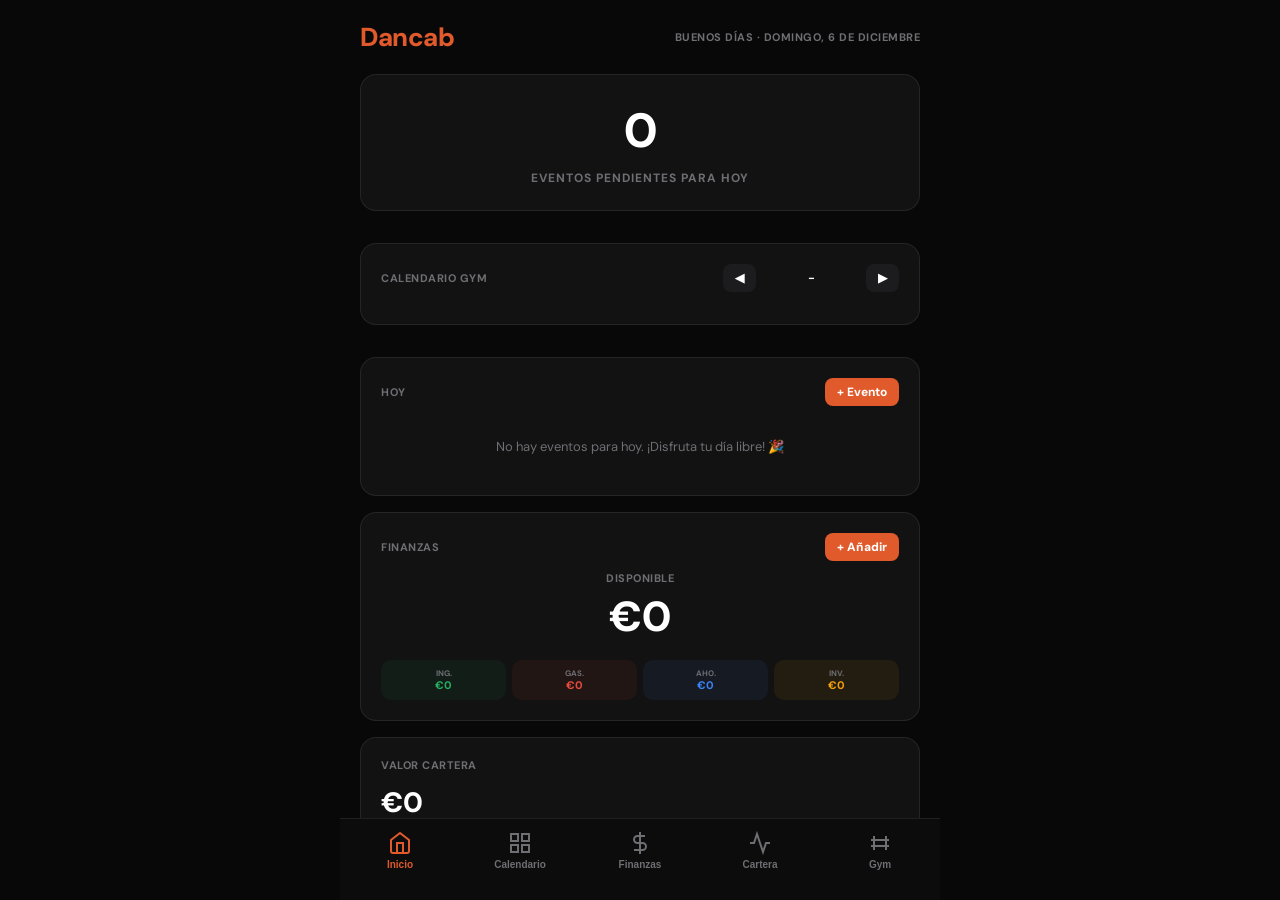
==== index.html @ f55a0bf9 "Update index.html" ====
<!DOCTYPE html>
<html lang="es">
<head>
<meta charset="UTF-8">
<meta name="viewport" content="width=device-width, initial-scale=1.0, maximum-scale=1.0, user-scalable=no">
<meta name="theme-color" content="#080808">
<title>Dancab - Inicio</title>
<link href="https://fonts.googleapis.com/css2?family=DM+Sans:wght@400;500;700;800&display=swap" rel="stylesheet">
<link rel="stylesheet" href="css/base.css">
<link rel="stylesheet" href="css/UI.css">
</head>
<body>
<div class="app">

  <div class="screen on">
    <!-- TOPBAR ORIGINAL -->
    <div class="topbar">
      <div style="font-weight:800;font-size:26px;color:var(--acc);letter-spacing:-0.5px;">Dancab</div>
       <div style="text-align:right">
        <div id="greeting" style="font-size:11px;color:var(--t3);font-weight:700;text-transform:uppercase;letter-spacing:0.5px"></div>
        <div id="top-date" style="font-size:13px;color:var(--t2);font-weight:600"></div>
      </div>
    </div>

    <div class="scroll">
      <!-- 1. RECUADRO ÚNICO EXTENDIDO -->
      <div style="margin-bottom: 16px;">
        <div class="card card-full" style="text-align: center; padding: 24px;">
            <div id="home-pending-count" style="font-size: 48px; font-weight: 800; margin-bottom: 8px; color: var(--t1);">0</div>
            <div style="font-size: 12px; color: var(--t3); font-weight: 700; text-transform: uppercase; letter-spacing: 1px;">Eventos Pendientes para Hoy</div>
        </div>
      </div>

      <!-- CALENDARIO GYM -->
      <div class="card card-full" onclick="window.location.href='gym.html'" style="cursor:pointer">
        <div class="card-header" style="margin-bottom: 12px;">
            <span class="card-title" style="margin-bottom:0">CALENDARIO GYM</span>
            <div style="display:flex;gap:10px;align-items:center;">
               <button class="btn btn-sm" onclick="event.stopPropagation(); changeGymMonth(-1)">◀</button>
               <span id="gym-cal-month" style="font-size:12px;font-weight:700;min-width:90px;text-align:center;color:var(--t1)">-</span>
               <button class="btn btn-sm" onclick="event.stopPropagation(); changeGymMonth(1)">▶</button>
            </div>
        </div>
        <div id="home-gym-calendar" style="display:grid; grid-template-columns:repeat(7, 1fr); gap:8px 4px; text-align:center;"></div>
      </div>

      <!-- 2. LISTA DE TAREAS DE HOY SINCRONIZADA -->
<div class="card card-full" style="margin-top: 16px;">
        <div class="card-header" style="margin-bottom: 12px;">
            <span class="card-title" style="margin-bottom:0;">HOY</span>
            <!-- Botón con color principal estilo Finanzas -->
            <button class="btn btn-sm" style="background:var(--acc); color:#fff; font-weight:700; border:none;" onclick="openModal('modal-task-home')">+ Evento</button>        </div>
        <div id="home-tasks-list">
            <!-- Se inyectan las tareas desde JS -->
        </div>
      </div>

      <!-- MODAL: AÑADIR EVENTO DESDE INICIO -->
  <div class="overlay" id="modal-task-home" onclick="closeModal('modal-task-home',event)">
    <div class="modal">
      <div class="modal-handle"></div>
      <div class="modal-title" style="margin-bottom:20px;">Nuevo Evento</div>
      
      <label class="form-label">¿Qué quieres lograr?</label>
      <input type="text" id="h-name" class="form-input" placeholder="...">
      
      <label class="form-label">Descripción (Opcional)</label>
      <textarea id="h-desc" class="form-input" style="min-height:60px;resize:none;" placeholder="Detalles del evento o proyecto..."></textarea>
      
      <div style="display:flex; gap:10px;">
          <div style="flex:1;">
              <label class="form-label">Categoría</label>
              <select id="h-cat" class="form-input">
                  <option value="Trabajo">Trabajo</option>
                  <option value="Personal">Personal</option>
                  <option value="Estudio">Estudio</option>
                  <option value="Otro">Otro (Proyecto)</option>
              </select>
          </div>
          <div style="flex:1;">
              <label class="form-label">Hora (Opcional)</label>
              <input type="time" id="h-time" class="form-input">
          </div>
      </div>

      <div style="display:flex; gap:10px;">
          <div style="flex:1;">
              <label class="form-label">Fecha de inicio</label>
              <input type="date" id="h-start-date" class="form-input">
          </div>
          <div style="flex:1;">
              <label class="form-label">Repetir</label>
              <select id="h-recurrence" class="form-input" onchange="toggleCustomRecurrenceHome()">
                  <option value="none">Solo este día</option>
                  <option value="weekdays">Lunes a Viernes</option>
                  <option value="daily">Todos los días</option>
                  <option value="weekly">Semanalmente</option>
                  <option value="custom">Personalizado...</option>
              </select>
          </div>
      </div>

      <div id="home-custom-recurrence-options" style="display:none; background:var(--bg2); padding:16px; border-radius:12px; margin-bottom:16px; border:1px solid var(--line);">
          <label class="form-label" style="font-size:11px; margin-top:0;">Días de la semana</label>
          <div style="display:flex; gap:4px; margin-bottom:16px; justify-content:space-between;">
              <button class="btn btn-sm custom-day-btn" data-day="1" style="background:var(--bg3); color:var(--t1); flex:1; padding:8px 0; font-size: 10px;" onclick="toggleCustomDayHome(this)">L</button>
              <button class="btn btn-sm custom-day-btn" data-day="2" style="background:var(--bg3); color:var(--t1); flex:1; padding:8px 0; font-size: 10px;" onclick="toggleCustomDayHome(this)">M</button>
              <button class="btn btn-sm custom-day-btn" data-day="3" style="background:var(--bg3); color:var(--t1); flex:1; padding:8px 0; font-size: 10px;" onclick="toggleCustomDayHome(this)">X</button>
              <button class="btn btn-sm custom-day-btn" data-day="4" style="background:var(--bg3); color:var(--t1); flex:1; padding:8px 0; font-size: 10px;" onclick="toggleCustomDayHome(this)">J</button>
              <button class="btn btn-sm custom-day-btn" data-day="5" style="background:var(--bg3); color:var(--t1); flex:1; padding:8px 0; font-size: 10px;" onclick="toggleCustomDayHome(this)">V</button>
              <button class="btn btn-sm custom-day-btn" data-day="6" style="background:var(--bg3); color:var(--t1); flex:1; padding:8px 0; font-size: 10px;" onclick="toggleCustomDayHome(this)">S</button>
              <button class="btn btn-sm custom-day-btn" data-day="0" style="background:var(--bg3); color:var(--t1); flex:1; padding:8px 0; font-size: 10px;" onclick="toggleCustomDayHome(this)">D</button>
          </div>
          <label class="form-label" style="font-size:11px;">Fecha de fin</label>
          <input type="date" id="h-recurrence-end" class="form-input" style="margin-bottom:0;">
      </div>

      <button class="btn btn-primary" style="width:100%; margin-top:10px;" onclick="addTaskHome()">Guardar Evento / Proyecto</button>
    </div>
  </div>

      <!-- FINANZAS (DISEÑO ORIGINAL + BOTÓN AÑADIR) -->
      <div class="card card-full" onclick="window.location.href='finanzas.html'" style="cursor:pointer">
        <div class="card-header" style="margin-bottom: 4px;">
            <span class="card-title" style="margin-bottom: 0;">FINANZAS</span>
            <button class="btn btn-sm" style="background:var(--acc); color:#fff; font-weight:800;" onclick="event.stopPropagation(); openModal('modal-fin-home')">+ Añadir</button>
        </div>
        
        <div style="text-align: center; margin: 10px 0;">
            <div style="font-size: 11px; color: var(--t3); font-weight: 700; letter-spacing: 0.5px;">DISPONIBLE</div>
            <div class="big-bal" id="home-fin-avail" style="font-size:42px;">€0</div>
        </div>

        <div style="display:grid; grid-template-columns:repeat(4, 1fr); gap:6px; margin-top:16px">
          <div style="background:rgba(39,174,96,.07); border-radius:10px; padding:8px; text-align:center;">
            <div style="font-size:8px; color:var(--t3); font-weight:700;">ING.</div>
            <div style="font-size:11px; font-weight:700; color:var(--grn)" id="home-fin-inc">€0</div>
          </div>
          <div style="background:rgba(231,76,60,.07); border-radius:10px; padding:8px; text-align:center;">
            <div style="font-size:8px; color:var(--t3); font-weight:700;">GAS.</div>
            <div style="font-size:11px; font-weight:700; color:var(--red)" id="home-fin-exp">€0</div>
          </div>
          <div style="background:rgba(59,130,246,.07); border-radius:10px; padding:8px; text-align:center;">
            <div style="font-size:8px; color:var(--t3); font-weight:700;">AHO.</div>
            <div style="font-size:11px; font-weight:700; color:var(--blu)" id="home-fin-sav">€0</div>
          </div>
          <div style="background:rgba(245,158,11,.07); border-radius:10px; padding:8px; text-align:center;">
            <div style="font-size:8px; color:var(--t3); font-weight:700;">INV.</div>
            <div style="font-size:11px; font-weight:700; color:var(--yel)" id="home-fin-inv">€0</div>
          </div>
        </div>
      </div>

      <!-- CARTERA -->
      <div class="card card-full" onclick="window.location.href='cartera.html'" style="cursor:pointer">
        <div class="card-title">VALOR CARTERA</div>
        <div class="big-bal" id="home-port-total" style="font-size:28px;">€0</div>
        <div style="margin-top:8px;display:flex;gap:10px;align-items:center;">
           <span style="font-size:13px;color:var(--t2)">Invertido: <span id="home-port-inv" style="color:var(--t1)">€0</span></span>
           <span id="home-port-pnl" style="font-size:13px;font-weight:700;">+€0 (0%)</span>
        </div>
      </div>

      <!-- SINCRONIZACIÓN (DISEÑO ORIGINAL DE BOTONES ANCHOS) -->
      <div class="card card-full">
        <div class="card-title">SINCRONIZACIÓN EN LA NUBE ☁️</div>
        <div style="display:flex;gap:10px;margin-top:10px">
           <button class="btn" style="flex:1; background:var(--bg3); font-weight:700;" onclick="cloudSync('up', event)">⬆️ Subir</button>
           <button class="btn" style="flex:1; background:var(--bg3); font-weight:700;" onclick="cloudSync('down', event)">⬇️ Bajar</button>
        </div>
      </div>
    </div>
  </div>

  <!-- NAVEGACIÓN -->
  <nav class="nav">
    <button class="nav-btn on" onclick="window.location.href='index.html'"><svg viewBox="0 0 24 24" fill="none" stroke="currentColor" stroke-width="2"><path d="M3 9l9-7 9 7v11a2 2 0 01-2 2H5a2 2 0 01-2-2z"/><polyline points="9 22 9 12 15 12 15 22"/></svg><span class="nav-label">Inicio</span></button>
    <button class="nav-btn" onclick="window.location.href='calendario.html'"><svg viewBox="0 0 24 24" fill="none" stroke="currentColor" stroke-width="2"><rect x="3" y="3" width="7" height="7"/><rect x="14" y="3" width="7" height="7"/><rect x="3" y="14" width="7" height="7"/><rect x="14" y="14" width="7" height="7"/></svg><span class="nav-label">Calendario</span></button>
    <button class="nav-btn" onclick="window.location.href='finanzas.html'"><svg viewBox="0 0 24 24" fill="none" stroke="currentColor" stroke-width="2"><line x1="12" y1="1" x2="12" y2="23"/><path d="M17 5H9.5a3.5 3.5 0 000 7h5a3.5 3.5 0 010 7H6"/></svg><span class="nav-label">Finanzas</span></button>
    <button class="nav-btn" onclick="window.location.href='cartera.html'"><svg viewBox="0 0 24 24" fill="none" stroke="currentColor" stroke-width="2"><polyline points="22 12 18 12 15 21 9 3 6 12 2 12"/></svg><span class="nav-label">Cartera</span></button>
    <button class="nav-btn" onclick="window.location.href='gym.html'"><svg viewBox="0 0 24 24" fill="none" stroke="currentColor" stroke-width="2"><path d="M6 5v14M18 5v14M3 9h18M3 15h18"/></svg><span class="nav-label">Gym</span></button>
  </nav>

  <!-- MODAL FINANZAS -->
  <div class="overlay" id="modal-fin-home" onclick="closeModal('modal-fin-home',event)">
    <div class="modal">
      <div class="modal-handle"></div>
      <div class="modal-title" style="margin-bottom:20px;">Añadir registro</div>
      <label class="form-label">Tipo</label>
      <select id="fin-type-home" class="form-input"><option value="ingreso">Ingreso</option><option value="gasto">Gasto</option></select>
      <label class="form-label">Importe (€)</label>
      <input type="number" id="fin-amount-home" class="form-input" placeholder="0.00" step="0.01">
      <label class="form-label">Descripción</label>
      <input type="text" id="fin-desc-home" class="form-input" placeholder="...">
      <label class="form-label">Categoría</label>
      <select id="fin-cat-home" class="form-input">
        <option value="nómina">Nómina</option><option value="ahorro">Ahorro</option><option value="inversión">Inversión</option><option value="otro">Otro</option>
      </select>
      <label class="form-label">Fecha</label>
      <input type="date" id="fin-date-home" class="form-input">
      <button class="btn btn-primary" style="margin-top:16px; width:100%;" onclick="addFinEntryHome()">Guardar</button>
    </div>
  </div>

  <!-- MODAL PIN NUBE -->
  <div class="overlay" id="modal-pin" onclick="closeModal('modal-pin',event)">
    <div class="modal">
      <div class="modal-handle"></div>
      <div class="modal-title">Introduce tu PIN</div>
      <input type="password" id="cloud-pin-input" class="form-input" placeholder="****" inputmode="numeric">
      <button class="btn btn-primary" style="width:100%" onclick="submitPin()">Confirmar</button>
    </div>
  </div>

  <div class="toast-container" id="toast-container"></div>
</div>

<script src="js/main.js?v=46"></script>
<script src="js/nube.js?v=46"></script>
<script>
  function addFinEntryHome() {
    const type = document.getElementById('fin-type-home').value;
    const amount = parseFloat(document.getElementById('fin-amount-home').value);
    const desc = document.getElementById('fin-desc-home').value.trim();
    const cat = document.getElementById('fin-cat-home').value;
    const date = document.getElementById('fin-date-home').value || (typeof today === 'function' ? today() : '');
    if(!amount || !desc) return showToast('Rellena importe y descripción', 'error');
    const entry = { id: (typeof uid === 'function' ? uid() : Date.now()), type, amount, desc, cat, date };
    if(!S.savings) S.savings = []; if(!S.investments) S.investments = [];
    if(!S.incomes) S.incomes = []; if(!S.expenses) S.expenses = [];
    if(cat === 'ahorro') S.savings.push(entry);
    else if(cat === 'inversión') S.investments.push(entry);
    else (type === 'ingreso' ? S.incomes.push(entry) : S.expenses.push(entry));
    save(); closeModal('modal-fin-home'); if (typeof init === 'function') init(); 
    showToast('Registro guardado ✅', 'success');
  }
  document.addEventListener('DOMContentLoaded', () => {
    if (typeof init === 'function') init();
    const dateInput = document.getElementById('fin-date-home');
    if (dateInput && typeof today === 'function') dateInput.value = today();
  });
</script>
</body>
</html>
---- css/base.css ----
:root {
  /* Fondo y tarjetas */
  --bg1: #080808;
  --bg2: #121212;
  --bg3: #1c1c1e;
  --bg4: #2c2c2e;
  
  /* Textos */
  --t1: #ffffff;
  --t2: #a1a1a6;
  --t3: #6e6e73;
  
  /* Colores de acento */
  --acc: #e05a2b; /* Naranja principal Dancab */
  --blu: #3b82f6; 
  --grn: #27ae60; 
  --red: #e74c3c; 
  --yel: #f59e0b; 
  --pur: #8b5cf6;
  
  /* Líneas divisorias */
  --line: rgba(255, 255, 255, 0.08);
}

* { 
  margin: 0; 
  padding: 0; 
  box-sizing: border-box; 
  -webkit-tap-highlight-color: transparent; 
}

body { 
  font-family: 'DM Sans', sans-serif; 
  background: var(--bg1); 
  color: var(--t1); 
  overflow: hidden; 
}
---- css/UI.css ----
/* =========================================
   RESETEO Y ESTRUCTURA (FIX MÓVIL)
   ========================================= */
html, body {
    height: 100%;
    margin: 0;
    padding: 0;
    overflow: hidden; 
    background: var(--bg1);
}

.app { 
    height: 100dvh; 
    width: 100vw; 
    display: flex; 
    flex-direction: column; 
    max-width: 600px; 
    margin: 0 auto; 
    background: var(--bg1); 
    position: relative;
}

.screen { flex: 1; display: none; flex-direction: column; overflow: hidden; }
.screen.on { display: flex; }

/* =========================================
   ÁREA DE SCROLL (MÓVIL FIX - VISIÓN COMPLETA)
   ========================================= */
.scroll { 
    flex: 1; 
    overflow-y: auto; 
    padding: 10px 20px 180px; /* Este margen evita que el menú tape el contenido */
    display: flex; 
    flex-direction: column; 
    gap: 16px; 
    -webkit-overflow-scrolling: touch; 
}

/* =========================================
   COMPONENTES DE INTERFAZ (TARJETAS)
   ========================================= */
.topbar { padding: 20px 20px 10px; display: flex; justify-content: space-between; align-items: center; z-index: 10; background: var(--bg1); }
.page-title { font-size: 24px; font-weight: 700; color: var(--t1); }

.card { background: var(--bg2); border-radius: 16px; padding: 20px; border: 1px solid var(--line); }
.card-full { grid-column: 1 / -1; }
.card-header { display: flex; justify-content: space-between; align-items: center; margin-bottom: 16px; }
.card-title { font-size: 11px; color: var(--t3); font-weight: 700; text-transform: uppercase; letter-spacing: 0.5px; margin-bottom: 12px; display: block; }
.big-bal { font-size: 32px; font-weight: 800; color: var(--t1); margin-top: 4px; }

/* =========================================
   FORMULARIOS Y BOTONES (RECUPERADOS COMO ANTES)
   ========================================= */
.form-label { font-size: 11px; font-weight: 700; color: var(--acc); margin-bottom: 6px; text-transform: uppercase; letter-spacing: 0.5px; display: block; }
.form-input { width: 100%; padding: 12px; background: var(--bg3); border: 1px solid var(--line); border-radius: 10px; color: var(--t1); font-family: inherit; font-size: 14px; box-sizing: border-box; margin-bottom: 16px; transition: border-color 0.2s; }
.form-input:focus { outline: none; border-color: var(--acc); }

.btn { background: var(--bg3); color: var(--t1); border: none; padding: 12px 20px; border-radius: 12px; font-weight: 600; font-size: 14px; cursor: pointer; transition: 0.2s; font-family: inherit; }
.btn-sm { padding: 6px 12px; font-size: 12px; border-radius: 8px; }
.btn-primary { background: var(--acc); color: #fff; }
.btn-danger { background: transparent !important; border: none !important; color: var(--red) !important; font-size: 16px !important; font-weight: bold; cursor: pointer; padding: 4px 8px; display: inline-flex; align-items: center; justify-content: center; transition: opacity 0.2s; }

/* =========================================
   MODALES (VENTANAS DE AÑADIR RECUPERADAS)
   ========================================= */
.overlay { position: fixed; top: 0; left: 0; width: 100%; height: 100%; background: rgba(0,0,0,0.6); z-index: 100; opacity: 0; pointer-events: none; transition: 0.3s; display: flex; align-items: flex-end; justify-content: center; backdrop-filter: blur(5px); }
.overlay.on { opacity: 1; pointer-events: all; }
.modal { background: var(--bg2); width: 100%; max-width: 600px; border-radius: 24px 24px 0 0; padding: 24px; transform: translateY(100%); transition: 0.3s cubic-bezier(0.1, 0.8, 0.2, 1); max-height: 90vh; overflow-y: auto; border-top: 1px solid var(--line); }
.overlay.on .modal { transform: translateY(0); }
.modal-handle { width: 40px; height: 4px; background: var(--bg4); border-radius: 2px; margin: 0 auto 20px; }

/* =========================================
   PESTAÑAS (TABS DE GYM Y FINANZAS)
   ========================================= */
.fin-tabs, .gym-tabs { display: flex; gap: 10px; margin-bottom: 16px; overflow-x: auto; padding: 4px 0; flex-shrink: 0; scrollbar-width: none; }
.fin-tabs::-webkit-scrollbar { display: none; }
.fin-tab, .gym-tab { background: var(--bg3); color: var(--t2); border: none; padding: 12px 24px; border-radius: 25px; font-weight: 700; font-size: 13px; cursor: pointer; transition: all 0.2s; white-space: nowrap; flex-shrink: 0; min-height: 40px; display: flex; align-items: center; justify-content: center; }
.fin-tab.on, .gym-tab.on { background: var(--acc); color: #fff; box-shadow: 0 4px 10px rgba(224, 90, 43, 0.3); }

/* =========================================
   BARRA DE NAVEGACIÓN INFERIOR (SÓLIDA Y SEGURA)
   ========================================= */
.nav { 
    position: fixed; 
    bottom: 0; 
    left: 50%; 
    transform: translateX(-50%); 
    width: 100%; 
    max-width: 600px;
    background: #0c0c0c; 
    border-top: 1px solid var(--line); 
    display: flex; 
    justify-content: space-around; 
    padding: 12px 0 30px; 
    z-index: 100; 
}

.nav-btn { 
    background: none !important; 
    border: none !important; 
    box-shadow: none !important;
    color: var(--t3); 
    display: flex; 
    flex-direction: column; 
    align-items: center; 
    gap: 4px; 
    cursor: pointer; 
    transition: 0.2s;
    flex: 1;
    -webkit-tap-highlight-color: transparent; 
}

.nav-btn.on { color: var(--acc); }
.nav-btn svg { width: 24px; height: 24px; stroke: currentColor; }
.nav-label { font-size: 10px; font-weight: 600; }


.modal-handle { 
    width: 40px; 
    height: 4px; 
    background: var(--bg4); 
    border-radius: 2px; 
    margin: 0 auto 20px; 
    position: relative;
}

/* Esto crea un área táctil invisible más grande para que sea fácil agarrarlo */
.modal-handle::after {
    content: '';
    position: absolute;
    top: -20px;
    bottom: -20px;
    left: -30px;
    right: -30px;
}
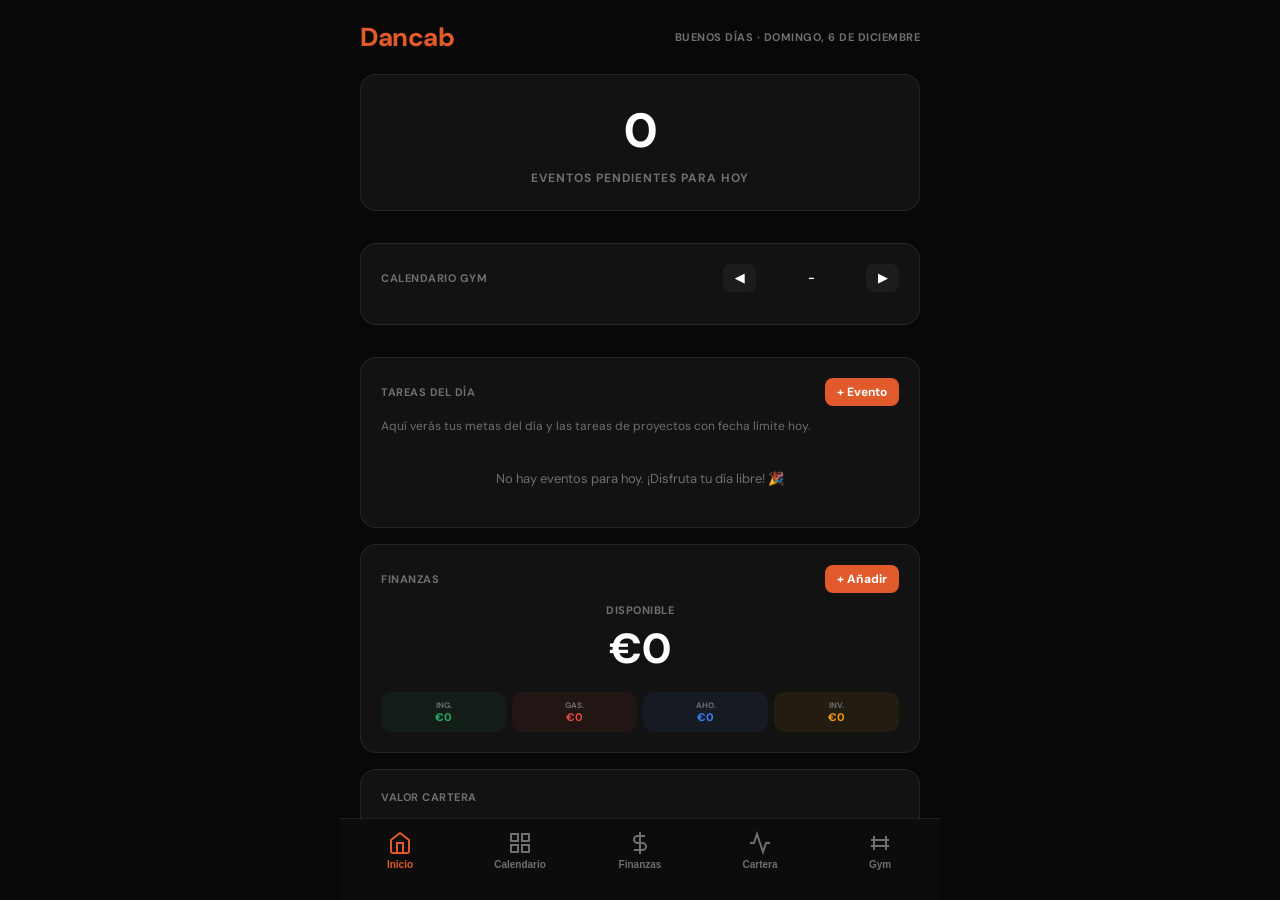
==== commit 822c7d3d: "Update index.html" ====
--- a/index.html
+++ b/index.html
@@ -13,7 +13,7 @@
 <div class="app">
 
   <div class="screen on">
-    <!-- TOPBAR ORIGINAL -->
+    <!-- TOPBAR -->
     <div class="topbar">
       <div style="font-weight:800;font-size:26px;color:var(--acc);letter-spacing:-0.5px;">Dancab</div>
        <div style="text-align:right">
@@ -45,17 +45,85 @@
       </div>
 
       <!-- 2. LISTA DE TAREAS DE HOY SINCRONIZADA -->
-<div class="card card-full" style="margin-top: 16px;">
+      <div class="card card-full" style="margin-top: 16px;">
         <div class="card-header" style="margin-bottom: 12px;">
-            <span class="card-title" style="margin-bottom:0;">HOY</span>
+            <span class="card-title" style="margin-bottom:0;">TAREAS DEL DÍA</span>
             <!-- Botón con color principal estilo Finanzas -->
-            <button class="btn btn-sm" style="background:var(--acc); color:#fff; font-weight:700; border:none;" onclick="openModal('modal-task-home')">+ Evento</button>        </div>
+            <button class="btn btn-sm" style="background:var(--acc); color:#fff; font-weight:700; border:none;" onclick="openModal('modal-task-home')">+ Evento</button>
+        </div>
+        <div style="font-size:12px; color:var(--t3); margin-bottom:16px;">Aquí verás tus metas del día y las tareas de proyectos con fecha límite hoy.</div>
         <div id="home-tasks-list">
             <!-- Se inyectan las tareas desde JS -->
         </div>
       </div>
 
-      <!-- MODAL: AÑADIR EVENTO DESDE INICIO -->
+      <!-- FINANZAS (DISEÑO ORIGINAL + BOTÓN AÑADIR) -->
+      <div class="card card-full" onclick="window.location.href='finanzas.html'" style="cursor:pointer">
+        <div class="card-header" style="margin-bottom: 4px;">
+            <span class="card-title" style="margin-bottom: 0;">FINANZAS</span>
+            <button class="btn btn-sm" style="background:var(--acc); color:#fff; font-weight:800;" onclick="event.stopPropagation(); openModal('modal-fin-home')">+ Añadir</button>
+        </div>
+        
+        <div style="text-align: center; margin: 10px 0;">
+            <div style="font-size: 11px; color: var(--t3); font-weight: 700; letter-spacing: 0.5px;">DISPONIBLE</div>
+            <div class="big-bal" id="home-fin-avail" style="font-size:42px;">€0</div>
+        </div>
+
+        <div style="display:grid; grid-template-columns:repeat(4, 1fr); gap:6px; margin-top:16px">
+          <div style="background:rgba(39,174,96,.07); border-radius:10px; padding:8px; text-align:center;">
+            <div style="font-size:8px; color:var(--t3); font-weight:700;">ING.</div>
+            <div style="font-size:11px; font-weight:700; color:var(--grn)" id="home-fin-inc">€0</div>
+          </div>
+          <div style="background:rgba(231,76,60,.07); border-radius:10px; padding:8px; text-align:center;">
+            <div style="font-size:8px; color:var(--t3); font-weight:700;">GAS.</div>
+            <div style="font-size:11px; font-weight:700; color:var(--red)" id="home-fin-exp">€0</div>
+          </div>
+          <div style="background:rgba(59,130,246,.07); border-radius:10px; padding:8px; text-align:center;">
+            <div style="font-size:8px; color:var(--t3); font-weight:700;">AHO.</div>
+            <div style="font-size:11px; font-weight:700; color:var(--blu)" id="home-fin-sav">€0</div>
+          </div>
+          <div style="background:rgba(245,158,11,.07); border-radius:10px; padding:8px; text-align:center;">
+            <div style="font-size:8px; color:var(--t3); font-weight:700;">INV.</div>
+            <div style="font-size:11px; font-weight:700; color:var(--yel)" id="home-fin-inv">€0</div>
+          </div>
+        </div>
+      </div>
+
+      <!-- CARTERA -->
+      <div class="card card-full" onclick="window.location.href='cartera.html'" style="cursor:pointer">
+        <div class="card-title">VALOR CARTERA</div>
+        <div class="big-bal" id="home-port-total" style="font-size:28px;">€0</div>
+        <div style="margin-top:8px;display:flex;gap:10px;align-items:center;">
+           <span style="font-size:13px;color:var(--t2)">Invertido: <span id="home-port-inv" style="color:var(--t1)">€0</span></span>
+           <span id="home-port-pnl" style="font-size:13px;font-weight:700;">+€0 (0%)</span>
+        </div>
+      </div>
+
+      <!-- SINCRONIZACIÓN (DISEÑO ORIGINAL DE BOTONES ANCHOS) -->
+      <div class="card card-full">
+        <div class="card-title">SINCRONIZACIÓN EN LA NUBE ☁️</div>
+        <div style="display:flex;gap:10px;margin-top:10px">
+           <button class="btn" style="flex:1; background:var(--bg3); font-weight:700;" onclick="cloudSync('up', event)">⬆️ Subir</button>
+           <button class="btn" style="flex:1; background:var(--bg3); font-weight:700;" onclick="cloudSync('down', event)">⬇️ Bajar</button>
+        </div>
+      </div>
+    </div>
+  </div>
+
+  <!-- NAVEGACIÓN -->
+  <nav class="nav">
+    <button class="nav-btn on" onclick="window.location.href='index.html'"><svg viewBox="0 0 24 24" fill="none" stroke="currentColor" stroke-width="2"><path d="M3 9l9-7 9 7v11a2 2 0 01-2 2H5a2 2 0 01-2-2z"/><polyline points="9 22 9 12 15 12 15 22"/></svg><span class="nav-label">Inicio</span></button>
+    <button class="nav-btn" onclick="window.location.href='calendario.html'"><svg viewBox="0 0 24 24" fill="none" stroke="currentColor" stroke-width="2"><rect x="3" y="3" width="7" height="7"/><rect x="14" y="3" width="7" height="7"/><rect x="3" y="14" width="7" height="7"/><rect x="14" y="14" width="7" height="7"/></svg><span class="nav-label">Calendario</span></button>
+    <button class="nav-btn" onclick="window.location.href='finanzas.html'"><svg viewBox="0 0 24 24" fill="none" stroke="currentColor" stroke-width="2"><line x1="12" y1="1" x2="12" y2="23"/><path d="M17 5H9.5a3.5 3.5 0 000 7h5a3.5 3.5 0 010 7H6"/></svg><span class="nav-label">Finanzas</span></button>
+    <button class="nav-btn" onclick="window.location.href='cartera.html'"><svg viewBox="0 0 24 24" fill="none" stroke="currentColor" stroke-width="2"><polyline points="22 12 18 12 15 21 9 3 6 12 2 12"/></svg><span class="nav-label">Cartera</span></button>
+    <button class="nav-btn" onclick="window.location.href='gym.html'"><svg viewBox="0 0 24 24" fill="none" stroke="currentColor" stroke-width="2"><path d="M6 5v14M18 5v14M3 9h18M3 15h18"/></svg><span class="nav-label">Gym</span></button>
+  </nav>
+
+  <!-- ============================================== -->
+  <!-- MODALES (FUERA DEL SCROLL PARA QUE NO SE ROMPAN) -->
+  <!-- ============================================== -->
+
+  <!-- MODAL: AÑADIR EVENTO DESDE INICIO -->
   <div class="overlay" id="modal-task-home" onclick="closeModal('modal-task-home',event)">
     <div class="modal">
       <div class="modal-handle"></div>
@@ -118,68 +186,6 @@
       <button class="btn btn-primary" style="width:100%; margin-top:10px;" onclick="addTaskHome()">Guardar Evento / Proyecto</button>
     </div>
   </div>
-
-      <!-- FINANZAS (DISEÑO ORIGINAL + BOTÓN AÑADIR) -->
-      <div class="card card-full" onclick="window.location.href='finanzas.html'" style="cursor:pointer">
-        <div class="card-header" style="margin-bottom: 4px;">
-            <span class="card-title" style="margin-bottom: 0;">FINANZAS</span>
-            <button class="btn btn-sm" style="background:var(--acc); color:#fff; font-weight:800;" onclick="event.stopPropagation(); openModal('modal-fin-home')">+ Añadir</button>
-        </div>
-        
-        <div style="text-align: center; margin: 10px 0;">
-            <div style="font-size: 11px; color: var(--t3); font-weight: 700; letter-spacing: 0.5px;">DISPONIBLE</div>
-            <div class="big-bal" id="home-fin-avail" style="font-size:42px;">€0</div>
-        </div>
-
-        <div style="display:grid; grid-template-columns:repeat(4, 1fr); gap:6px; margin-top:16px">
-          <div style="background:rgba(39,174,96,.07); border-radius:10px; padding:8px; text-align:center;">
-            <div style="font-size:8px; color:var(--t3); font-weight:700;">ING.</div>
-            <div style="font-size:11px; font-weight:700; color:var(--grn)" id="home-fin-inc">€0</div>
-          </div>
-          <div style="background:rgba(231,76,60,.07); border-radius:10px; padding:8px; text-align:center;">
-            <div style="font-size:8px; color:var(--t3); font-weight:700;">GAS.</div>
-            <div style="font-size:11px; font-weight:700; color:var(--red)" id="home-fin-exp">€0</div>
-          </div>
-          <div style="background:rgba(59,130,246,.07); border-radius:10px; padding:8px; text-align:center;">
-            <div style="font-size:8px; color:var(--t3); font-weight:700;">AHO.</div>
-            <div style="font-size:11px; font-weight:700; color:var(--blu)" id="home-fin-sav">€0</div>
-          </div>
-          <div style="background:rgba(245,158,11,.07); border-radius:10px; padding:8px; text-align:center;">
-            <div style="font-size:8px; color:var(--t3); font-weight:700;">INV.</div>
-            <div style="font-size:11px; font-weight:700; color:var(--yel)" id="home-fin-inv">€0</div>
-          </div>
-        </div>
-      </div>
-
-      <!-- CARTERA -->
-      <div class="card card-full" onclick="window.location.href='cartera.html'" style="cursor:pointer">
-        <div class="card-title">VALOR CARTERA</div>
-        <div class="big-bal" id="home-port-total" style="font-size:28px;">€0</div>
-        <div style="margin-top:8px;display:flex;gap:10px;align-items:center;">
-           <span style="font-size:13px;color:var(--t2)">Invertido: <span id="home-port-inv" style="color:var(--t1)">€0</span></span>
-           <span id="home-port-pnl" style="font-size:13px;font-weight:700;">+€0 (0%)</span>
-        </div>
-      </div>
-
-      <!-- SINCRONIZACIÓN (DISEÑO ORIGINAL DE BOTONES ANCHOS) -->
-      <div class="card card-full">
-        <div class="card-title">SINCRONIZACIÓN EN LA NUBE ☁️</div>
-        <div style="display:flex;gap:10px;margin-top:10px">
-           <button class="btn" style="flex:1; background:var(--bg3); font-weight:700;" onclick="cloudSync('up', event)">⬆️ Subir</button>
-           <button class="btn" style="flex:1; background:var(--bg3); font-weight:700;" onclick="cloudSync('down', event)">⬇️ Bajar</button>
-        </div>
-      </div>
-    </div>
-  </div>
-
-  <!-- NAVEGACIÓN -->
-  <nav class="nav">
-    <button class="nav-btn on" onclick="window.location.href='index.html'"><svg viewBox="0 0 24 24" fill="none" stroke="currentColor" stroke-width="2"><path d="M3 9l9-7 9 7v11a2 2 0 01-2 2H5a2 2 0 01-2-2z"/><polyline points="9 22 9 12 15 12 15 22"/></svg><span class="nav-label">Inicio</span></button>
-    <button class="nav-btn" onclick="window.location.href='calendario.html'"><svg viewBox="0 0 24 24" fill="none" stroke="currentColor" stroke-width="2"><rect x="3" y="3" width="7" height="7"/><rect x="14" y="3" width="7" height="7"/><rect x="3" y="14" width="7" height="7"/><rect x="14" y="14" width="7" height="7"/></svg><span class="nav-label">Calendario</span></button>
-    <button class="nav-btn" onclick="window.location.href='finanzas.html'"><svg viewBox="0 0 24 24" fill="none" stroke="currentColor" stroke-width="2"><line x1="12" y1="1" x2="12" y2="23"/><path d="M17 5H9.5a3.5 3.5 0 000 7h5a3.5 3.5 0 010 7H6"/></svg><span class="nav-label">Finanzas</span></button>
-    <button class="nav-btn" onclick="window.location.href='cartera.html'"><svg viewBox="0 0 24 24" fill="none" stroke="currentColor" stroke-width="2"><polyline points="22 12 18 12 15 21 9 3 6 12 2 12"/></svg><span class="nav-label">Cartera</span></button>
-    <button class="nav-btn" onclick="window.location.href='gym.html'"><svg viewBox="0 0 24 24" fill="none" stroke="currentColor" stroke-width="2"><path d="M6 5v14M18 5v14M3 9h18M3 15h18"/></svg><span class="nav-label">Gym</span></button>
-  </nav>
 
   <!-- MODAL FINANZAS -->
   <div class="overlay" id="modal-fin-home" onclick="closeModal('modal-fin-home',event)">
@@ -215,8 +221,8 @@
   <div class="toast-container" id="toast-container"></div>
 </div>
 
-<script src="js/main.js?v=46"></script>
-<script src="js/nube.js?v=46"></script>
+<script src="js/main.js?v=48"></script>
+<script src="js/nube.js?v=48"></script>
 <script>
   function addFinEntryHome() {
     const type = document.getElementById('fin-type-home').value;
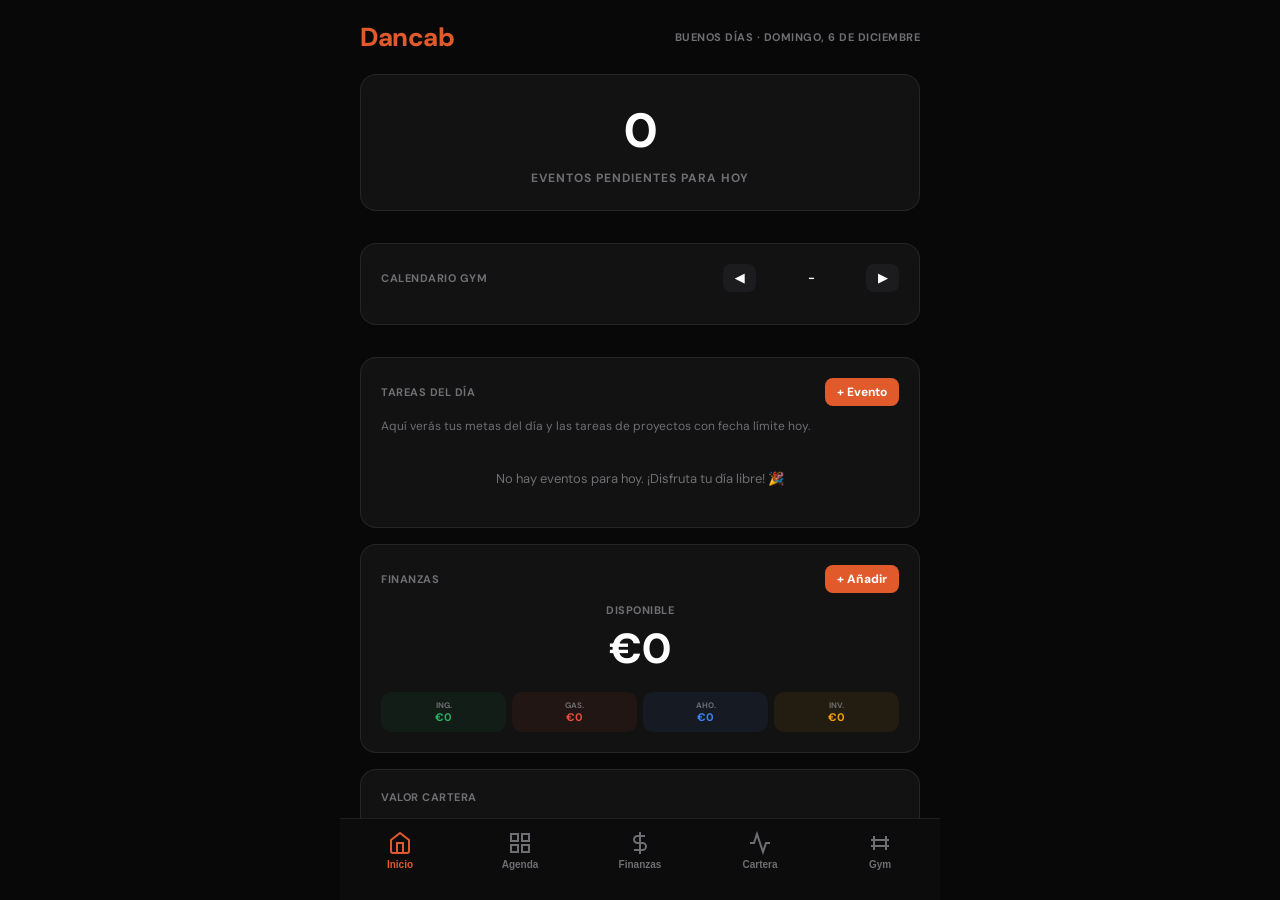
==== commit ce33e028: "Update index.html" ====
--- a/index.html
+++ b/index.html
@@ -8,12 +8,17 @@
 <link href="https://fonts.googleapis.com/css2?family=DM+Sans:wght@400;500;700;800&display=swap" rel="stylesheet">
 <link rel="stylesheet" href="css/base.css">
 <link rel="stylesheet" href="css/UI.css">
+<style>
+  /* EL CSS QUE FALTABA PARA LOS CÍRCULOS */
+  .check-circle { width: 20px; height: 20px; border-radius: 50%; border: 2px solid var(--line); display: flex; align-items: center; justify-content: center; cursor: pointer; flex-shrink: 0; }
+  .check-circle.checked { background: var(--acc); border-color: var(--acc); }
+  .check-circle.checked::after { content: '✓'; color: #fff; font-size: 12px; font-weight: bold; }
+</style>
 </head>
 <body>
 <div class="app">
 
   <div class="screen on">
-    <!-- TOPBAR -->
     <div class="topbar">
       <div style="font-weight:800;font-size:26px;color:var(--acc);letter-spacing:-0.5px;">Dancab</div>
        <div style="text-align:right">
@@ -22,8 +27,7 @@
       </div>
     </div>
 
-    <div class="scroll">
-      <!-- 1. RECUADRO ÚNICO EXTENDIDO -->
+    <div class="scroll" style="padding-bottom: 90px;">
       <div style="margin-bottom: 16px;">
         <div class="card card-full" style="text-align: center; padding: 24px;">
             <div id="home-pending-count" style="font-size: 48px; font-weight: 800; margin-bottom: 8px; color: var(--t1);">0</div>
@@ -31,7 +35,6 @@
         </div>
       </div>
 
-      <!-- CALENDARIO GYM -->
       <div class="card card-full" onclick="window.location.href='gym.html'" style="cursor:pointer">
         <div class="card-header" style="margin-bottom: 12px;">
             <span class="card-title" style="margin-bottom:0">CALENDARIO GYM</span>
@@ -44,20 +47,16 @@
         <div id="home-gym-calendar" style="display:grid; grid-template-columns:repeat(7, 1fr); gap:8px 4px; text-align:center;"></div>
       </div>
 
-      <!-- 2. LISTA DE TAREAS DE HOY SINCRONIZADA -->
       <div class="card card-full" style="margin-top: 16px;">
         <div class="card-header" style="margin-bottom: 12px;">
             <span class="card-title" style="margin-bottom:0;">TAREAS DEL DÍA</span>
-            <!-- Botón con color principal estilo Finanzas -->
             <button class="btn btn-sm" style="background:var(--acc); color:#fff; font-weight:700; border:none;" onclick="openModal('modal-task-home')">+ Evento</button>
         </div>
         <div style="font-size:12px; color:var(--t3); margin-bottom:16px;">Aquí verás tus metas del día y las tareas de proyectos con fecha límite hoy.</div>
         <div id="home-tasks-list">
-            <!-- Se inyectan las tareas desde JS -->
-        </div>
-      </div>
-
-      <!-- FINANZAS (DISEÑO ORIGINAL + BOTÓN AÑADIR) -->
+            </div>
+      </div>
+
       <div class="card card-full" onclick="window.location.href='finanzas.html'" style="cursor:pointer">
         <div class="card-header" style="margin-bottom: 4px;">
             <span class="card-title" style="margin-bottom: 0;">FINANZAS</span>
@@ -89,7 +88,6 @@
         </div>
       </div>
 
-      <!-- CARTERA -->
       <div class="card card-full" onclick="window.location.href='cartera.html'" style="cursor:pointer">
         <div class="card-title">VALOR CARTERA</div>
         <div class="big-bal" id="home-port-total" style="font-size:28px;">€0</div>
@@ -99,7 +97,6 @@
         </div>
       </div>
 
-      <!-- SINCRONIZACIÓN (DISEÑO ORIGINAL DE BOTONES ANCHOS) -->
       <div class="card card-full">
         <div class="card-title">SINCRONIZACIÓN EN LA NUBE ☁️</div>
         <div style="display:flex;gap:10px;margin-top:10px">
@@ -110,20 +107,25 @@
     </div>
   </div>
 
-  <!-- NAVEGACIÓN -->
   <nav class="nav">
     <button class="nav-btn on" onclick="window.location.href='index.html'"><svg viewBox="0 0 24 24" fill="none" stroke="currentColor" stroke-width="2"><path d="M3 9l9-7 9 7v11a2 2 0 01-2 2H5a2 2 0 01-2-2z"/><polyline points="9 22 9 12 15 12 15 22"/></svg><span class="nav-label">Inicio</span></button>
-    <button class="nav-btn" onclick="window.location.href='calendario.html'"><svg viewBox="0 0 24 24" fill="none" stroke="currentColor" stroke-width="2"><rect x="3" y="3" width="7" height="7"/><rect x="14" y="3" width="7" height="7"/><rect x="3" y="14" width="7" height="7"/><rect x="14" y="14" width="7" height="7"/></svg><span class="nav-label">Calendario</span></button>
+    <button class="nav-btn" onclick="window.location.href='calendario.html'"><svg viewBox="0 0 24 24" fill="none" stroke="currentColor" stroke-width="2"><rect x="3" y="3" width="7" height="7"/><rect x="14" y="3" width="7" height="7"/><rect x="3" y="14" width="7" height="7"/><rect x="14" y="14" width="7" height="7"/></svg><span class="nav-label">Agenda</span></button>
     <button class="nav-btn" onclick="window.location.href='finanzas.html'"><svg viewBox="0 0 24 24" fill="none" stroke="currentColor" stroke-width="2"><line x1="12" y1="1" x2="12" y2="23"/><path d="M17 5H9.5a3.5 3.5 0 000 7h5a3.5 3.5 0 010 7H6"/></svg><span class="nav-label">Finanzas</span></button>
     <button class="nav-btn" onclick="window.location.href='cartera.html'"><svg viewBox="0 0 24 24" fill="none" stroke="currentColor" stroke-width="2"><polyline points="22 12 18 12 15 21 9 3 6 12 2 12"/></svg><span class="nav-label">Cartera</span></button>
     <button class="nav-btn" onclick="window.location.href='gym.html'"><svg viewBox="0 0 24 24" fill="none" stroke="currentColor" stroke-width="2"><path d="M6 5v14M18 5v14M3 9h18M3 15h18"/></svg><span class="nav-label">Gym</span></button>
   </nav>
 
-  <!-- ============================================== -->
-  <!-- MODALES (FUERA DEL SCROLL PARA QUE NO SE ROMPAN) -->
-  <!-- ============================================== -->
-
-  <!-- MODAL: AÑADIR EVENTO DESDE INICIO -->
+  <div class="overlay" id="modal-confirm-delete-home" onclick="closeModal('modal-confirm-delete-home',event)">
+    <div class="modal">
+      <div class="modal-title" id="confirm-del-title-home" style="margin-bottom:10px; color:var(--red);">Eliminar</div>
+      <div id="confirm-del-msg-home" style="font-size:14px; color:var(--t1); margin-bottom:24px;">¿Estás seguro?</div>
+      <div style="display:flex; gap:10px;">
+          <button class="btn" style="flex:1; background:var(--bg3); color:var(--t1);" onclick="closeModal('modal-confirm-delete-home')">Cancelar</button>
+          <button class="btn btn-danger" style="flex:1; background:var(--red); color:#fff; border:none;" onclick="executeConfirmDeleteHome()">Sí, borrar</button>
+      </div>
+    </div>
+  </div>
+
   <div class="overlay" id="modal-task-home" onclick="closeModal('modal-task-home',event)">
     <div class="modal">
       <div class="modal-handle"></div>
@@ -187,7 +189,70 @@
     </div>
   </div>
 
-  <!-- MODAL FINANZAS -->
+  <div class="overlay" id="modal-edit-dt-home" onclick="closeModal('modal-edit-dt-home',event)">
+    <div class="modal">
+      <div class="modal-handle"></div>
+      <div class="modal-title" style="margin-bottom:20px;">Editar Meta</div>
+      <input type="hidden" id="edit-dt-id-home">
+      
+      <label class="form-label">¿Qué quieres lograr?</label>
+      <input type="text" id="edit-dt-name-home" class="form-input">
+      
+      <label class="form-label">Descripción</label>
+      <textarea id="edit-dt-desc-home" class="form-input" style="min-height:60px;resize:none;" placeholder="..."></textarea>
+
+      <div style="display:flex; gap:10px;">
+          <div style="flex:1;">
+              <label class="form-label">Categoría</label>
+              <select id="edit-dt-cat-home" class="form-input">
+                  <option value="Trabajo">Trabajo</option>
+                  <option value="Personal">Personal</option>
+                  <option value="Estudio">Estudio</option>
+              </select>
+          </div>
+          <div style="flex:1;">
+              <label class="form-label">Hora</label>
+              <input type="time" id="edit-dt-time-home" class="form-input">
+          </div>
+      </div>
+      <label class="form-label">Fecha</label>
+      <input type="date" id="edit-dt-date-home" class="form-input">
+      <button class="btn btn-primary" style="width:100%; margin-top:10px;" onclick="saveEditDailyTaskHome()">Guardar Cambios</button>
+    </div>
+  </div>
+
+  <div class="overlay" id="modal-edit-pt-home" onclick="closeModal('modal-edit-pt-home',event)">
+    <div class="modal">
+      <div class="modal-handle"></div>
+      <div class="modal-title" style="margin-bottom:20px;">Editar Tarea de Proyecto</div>
+      <input type="hidden" id="edit-pt-pid-home">
+      <input type="hidden" id="edit-pt-tid-home">
+
+      <label class="form-label">Nombre de la tarea</label>
+      <input type="text" id="edit-pt-name-home" class="form-input" placeholder="...">
+
+      <label class="form-label">Descripción</label>
+      <textarea id="edit-pt-desc-home" class="form-input" style="min-height:60px;resize:none;" placeholder="..."></textarea>
+
+      <div style="display:flex; gap:10px;">
+          <div style="flex:1;">
+              <label class="form-label">Prioridad</label>
+              <select id="edit-pt-priority-home" class="form-input">
+                  <option value="ui">Urgente + Imp 🔴</option>
+                  <option value="ni">No Urg + Imp 🔵</option>
+                  <option value="un">Urg + No Imp 🟡</option>
+                  <option value="nn">No Urg + No Imp ⚪</option>
+              </select>
+          </div>
+          <div style="flex:1;">
+              <label class="form-label">Fecha Límite</label>
+              <input type="date" id="edit-pt-deadline-home" class="form-input">
+          </div>
+      </div>
+      <button class="btn btn-primary" style="width:100%; margin-top:10px;" onclick="saveEditProjectTaskHome()">Guardar Cambios</button>
+    </div>
+  </div>
+
   <div class="overlay" id="modal-fin-home" onclick="closeModal('modal-fin-home',event)">
     <div class="modal">
       <div class="modal-handle"></div>
@@ -208,7 +273,6 @@
     </div>
   </div>
 
-  <!-- MODAL PIN NUBE -->
   <div class="overlay" id="modal-pin" onclick="closeModal('modal-pin',event)">
     <div class="modal">
       <div class="modal-handle"></div>
@@ -221,8 +285,8 @@
   <div class="toast-container" id="toast-container"></div>
 </div>
 
-<script src="js/main.js?v=48"></script>
-<script src="js/nube.js?v=48"></script>
+<script src="js/main.js?v=52"></script>
+<script src="js/nube.js?v=52"></script>
 <script>
   function addFinEntryHome() {
     const type = document.getElementById('fin-type-home').value;
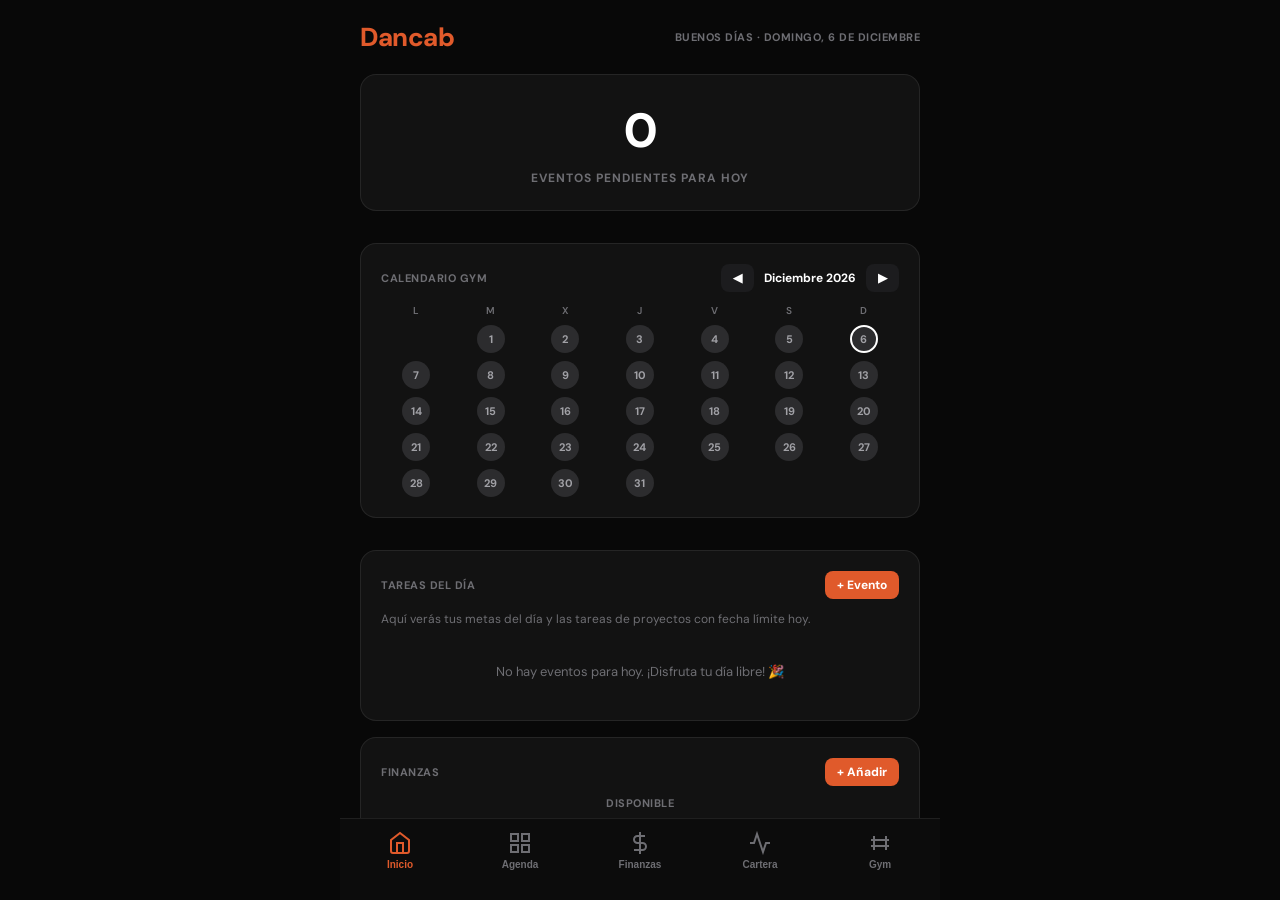
==== commit fdff9baa: "Update index.html" ====
--- a/index.html
+++ b/index.html
@@ -9,10 +9,29 @@
 <link rel="stylesheet" href="css/base.css">
 <link rel="stylesheet" href="css/UI.css">
 <style>
-  /* EL CSS QUE FALTABA PARA LOS CÍRCULOS */
+  /* Estilos Calendario y Widgets */
+  .cal-header { display: flex; justify-content: space-between; align-items: center; margin-bottom: 16px; }
+  .cal-grid { display: grid; grid-template-columns: repeat(7, 1fr); gap: 4px; text-align: center; }
+  .cal-day-name { font-size: 11px; font-weight: 700; color: var(--t3); margin-bottom: 8px; }
+  .cal-day { padding: 8px 0; border-radius: 8px; font-size: 14px; font-weight: 600; color: var(--t1); cursor: pointer; transition: 0.2s; display: flex; flex-direction: column; align-items: center; justify-content: center; }
+  .cal-day.empty { visibility: hidden; }
+  .cal-day.today { color: var(--acc); font-weight: 800; }
+  .cal-day.selected { background: var(--acc); color: #fff; }
+  
+  .pomo-timer { font-size: 48px; font-weight: 800; text-align: center; letter-spacing: -2px; margin: 10px 0; font-variant-numeric: tabular-nums; }
+  .pomo-tabs { display: flex; gap: 8px; justify-content: center; margin-bottom: 16px; }
+  .pomo-tab { background: var(--bg4); color: var(--t2); border: none; padding: 6px 12px; border-radius: 12px; font-size: 12px; font-weight: 700; cursor: pointer; }
+  .pomo-tab.on { background: rgba(139, 92, 246, 0.2); color: #8b5cf6; }
+  
   .check-circle { width: 20px; height: 20px; border-radius: 50%; border: 2px solid var(--line); display: flex; align-items: center; justify-content: center; cursor: pointer; flex-shrink: 0; }
   .check-circle.checked { background: var(--acc); border-color: var(--acc); }
   .check-circle.checked::after { content: '✓'; color: #fff; font-size: 12px; font-weight: bold; }
+
+  /* Pill Styles Fijos */
+  .ag-pill-container { display: flex; flex-direction: row; align-items: center; gap: 8px; margin-bottom: 16px; overflow-x: auto; padding-bottom: 4px; width: 100%; flex: 0 0 auto; min-height: 45px; }
+  .ag-pill-container::-webkit-scrollbar { display: none; }
+  .ag-pill { background: var(--bg3); color: var(--t2); padding: 8px 16px; border-radius: 20px; font-size: 13px; font-weight: 700; cursor: pointer; white-space: nowrap; border: none; flex: 0 0 auto; height: 36px; display: inline-flex; align-items: center; justify-content: center; }
+  .ag-pill.on { background: var(--acc); color: #fff; }
 </style>
 </head>
 <body>
@@ -121,7 +140,7 @@
       <div id="confirm-del-msg-home" style="font-size:14px; color:var(--t1); margin-bottom:24px;">¿Estás seguro?</div>
       <div style="display:flex; gap:10px;">
           <button class="btn" style="flex:1; background:var(--bg3); color:var(--t1);" onclick="closeModal('modal-confirm-delete-home')">Cancelar</button>
-          <button class="btn btn-danger" style="flex:1; background:var(--red); color:#fff; border:none;" onclick="executeConfirmDeleteHome()">Sí, borrar</button>
+          <button class="btn btn-danger" style="flex:1; background:var(--red); color:#fff; border:none;" id="confirm-del-btn-home" onclick="executeConfirmDeleteHome()">Sí, borrar</button>
       </div>
     </div>
   </div>
@@ -285,8 +304,8 @@
   <div class="toast-container" id="toast-container"></div>
 </div>
 
-<script src="js/main.js?v=52"></script>
-<script src="js/nube.js?v=52"></script>
+<script src="js/main.js?v=60"></script>
+<script src="js/nube.js?v=60"></script>
 <script>
   function addFinEntryHome() {
     const type = document.getElementById('fin-type-home').value;
@@ -294,21 +313,22 @@
     const desc = document.getElementById('fin-desc-home').value.trim();
     const cat = document.getElementById('fin-cat-home').value;
     const date = document.getElementById('fin-date-home').value || (typeof today === 'function' ? today() : '');
+    
     if(!amount || !desc) return showToast('Rellena importe y descripción', 'error');
+    
     const entry = { id: (typeof uid === 'function' ? uid() : Date.now()), type, amount, desc, cat, date };
-    if(!S.savings) S.savings = []; if(!S.investments) S.investments = [];
-    if(!S.incomes) S.incomes = []; if(!S.expenses) S.expenses = [];
-    if(cat === 'ahorro') S.savings.push(entry);
-    else if(cat === 'inversión') S.investments.push(entry);
-    else (type === 'ingreso' ? S.incomes.push(entry) : S.expenses.push(entry));
-    save(); closeModal('modal-fin-home'); if (typeof init === 'function') init(); 
+    
+    if(!S.fin) S.fin = [];
+    S.fin.push(entry);
+    
+    save(); 
+    closeModal('modal-fin-home'); 
+    
+    // Forzamos que se vuelva a calcular la pantalla de inicio
+    if (typeof syncHomeStats === 'function') syncHomeStats(); 
+    
     showToast('Registro guardado ✅', 'success');
   }
-  document.addEventListener('DOMContentLoaded', () => {
-    if (typeof init === 'function') init();
-    const dateInput = document.getElementById('fin-date-home');
-    if (dateInput && typeof today === 'function') dateInput.value = today();
-  });
 </script>
 </body>
 </html>
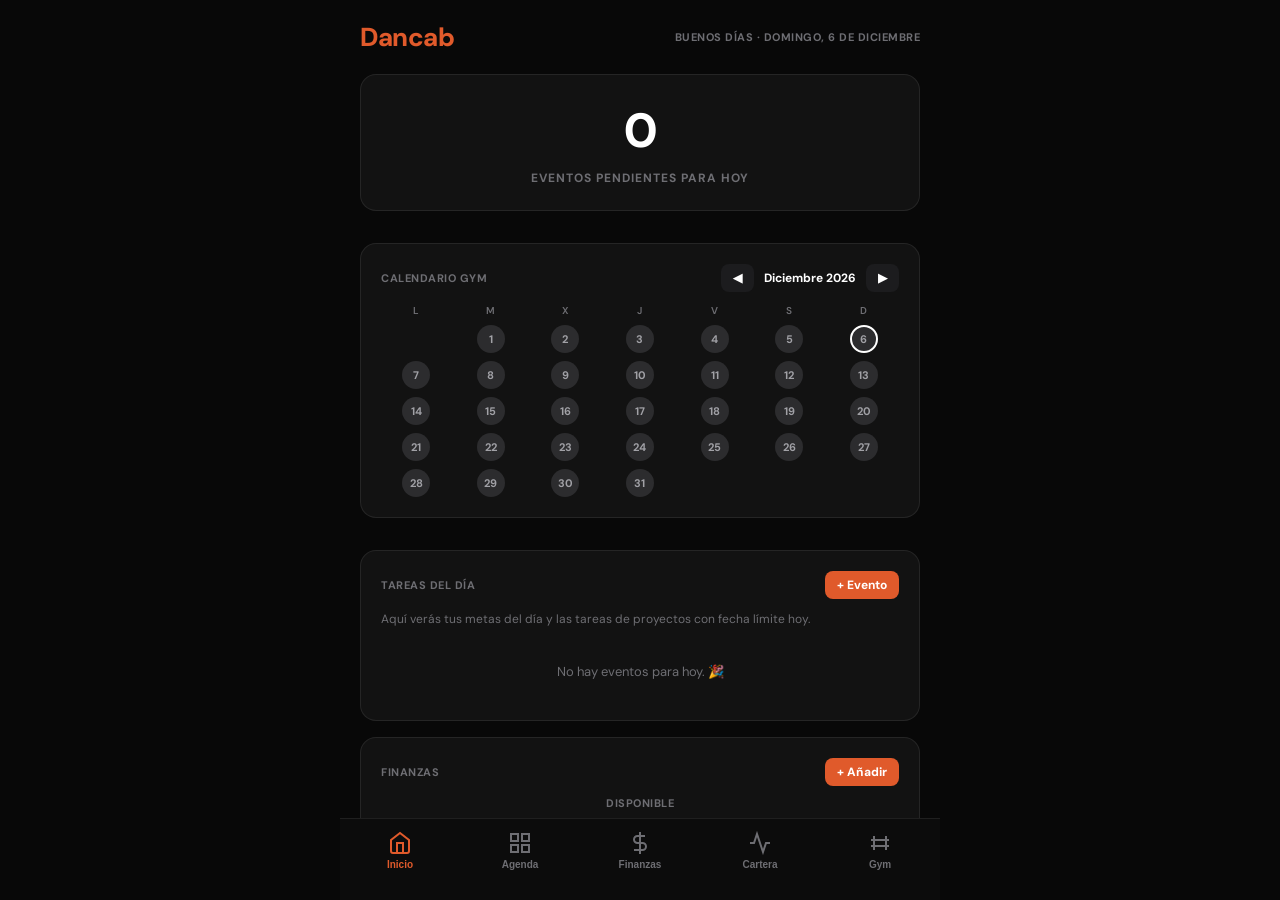
==== commit 44831522: "Update index.html" ====
--- a/index.html
+++ b/index.html
@@ -84,35 +84,35 @@
         
         <div style="text-align: center; margin: 10px 0;">
             <div style="font-size: 11px; color: var(--t3); font-weight: 700; letter-spacing: 0.5px;">DISPONIBLE</div>
-            <div class="big-bal" id="home-fin-avail" style="font-size:42px;">€0</div>
+            <div class="big-bal" id="home-fin-avail" style="font-size:42px;">€0,00</div>
         </div>
 
         <div style="display:grid; grid-template-columns:repeat(4, 1fr); gap:6px; margin-top:16px">
           <div style="background:rgba(39,174,96,.07); border-radius:10px; padding:8px; text-align:center;">
             <div style="font-size:8px; color:var(--t3); font-weight:700;">ING.</div>
-            <div style="font-size:11px; font-weight:700; color:var(--grn)" id="home-fin-inc">€0</div>
+            <div style="font-size:11px; font-weight:700; color:var(--grn)" id="home-fin-inc">€0,00</div>
           </div>
           <div style="background:rgba(231,76,60,.07); border-radius:10px; padding:8px; text-align:center;">
             <div style="font-size:8px; color:var(--t3); font-weight:700;">GAS.</div>
-            <div style="font-size:11px; font-weight:700; color:var(--red)" id="home-fin-exp">€0</div>
+            <div style="font-size:11px; font-weight:700; color:var(--red)" id="home-fin-exp">€0,00</div>
           </div>
           <div style="background:rgba(59,130,246,.07); border-radius:10px; padding:8px; text-align:center;">
             <div style="font-size:8px; color:var(--t3); font-weight:700;">AHO.</div>
-            <div style="font-size:11px; font-weight:700; color:var(--blu)" id="home-fin-sav">€0</div>
+            <div style="font-size:11px; font-weight:700; color:var(--blu)" id="home-fin-sav">€0,00</div>
           </div>
           <div style="background:rgba(245,158,11,.07); border-radius:10px; padding:8px; text-align:center;">
             <div style="font-size:8px; color:var(--t3); font-weight:700;">INV.</div>
-            <div style="font-size:11px; font-weight:700; color:var(--yel)" id="home-fin-inv">€0</div>
+            <div style="font-size:11px; font-weight:700; color:var(--yel)" id="home-fin-inv">€0,00</div>
           </div>
         </div>
       </div>
 
       <div class="card card-full" onclick="window.location.href='cartera.html'" style="cursor:pointer">
         <div class="card-title">VALOR CARTERA</div>
-        <div class="big-bal" id="home-port-total" style="font-size:28px;">€0</div>
+        <div class="big-bal" id="home-port-total" style="font-size:28px;">€0,00</div>
         <div style="margin-top:8px;display:flex;gap:10px;align-items:center;">
-           <span style="font-size:13px;color:var(--t2)">Invertido: <span id="home-port-inv" style="color:var(--t1)">€0</span></span>
-           <span id="home-port-pnl" style="font-size:13px;font-weight:700;">+€0 (0%)</span>
+           <span style="font-size:13px;color:var(--t2)">Invertido: <span id="home-port-inv" style="color:var(--t1)">€0,00</span></span>
+           <span id="home-port-pnl" style="font-size:13px;font-weight:700;">+€0,00 (0.00%)</span>
         </div>
       </div>
 
@@ -134,13 +134,13 @@
     <button class="nav-btn" onclick="window.location.href='gym.html'"><svg viewBox="0 0 24 24" fill="none" stroke="currentColor" stroke-width="2"><path d="M6 5v14M18 5v14M3 9h18M3 15h18"/></svg><span class="nav-label">Gym</span></button>
   </nav>
 
-  <div class="overlay" id="modal-confirm-delete-home" onclick="closeModal('modal-confirm-delete-home',event)">
-    <div class="modal">
-      <div class="modal-title" id="confirm-del-title-home" style="margin-bottom:10px; color:var(--red);">Eliminar</div>
-      <div id="confirm-del-msg-home" style="font-size:14px; color:var(--t1); margin-bottom:24px;">¿Estás seguro?</div>
-      <div style="display:flex; gap:10px;">
-          <button class="btn" style="flex:1; background:var(--bg3); color:var(--t1);" onclick="closeModal('modal-confirm-delete-home')">Cancelar</button>
-          <button class="btn btn-danger" style="flex:1; background:var(--red); color:#fff; border:none;" id="confirm-del-btn-home" onclick="executeConfirmDeleteHome()">Sí, borrar</button>
+  <div class="overlay" id="modal-confirm" onclick="closeModal('modal-confirm',event)">
+    <div class="modal">
+      <div class="modal-title" id="confirm-title" style="margin-bottom:10px; color:var(--red);">Eliminar</div>
+      <div id="confirm-message" style="font-size:14px; color:var(--t1); margin-bottom:24px;">¿Estás seguro?</div>
+      <div style="display:flex; gap:10px;">
+          <button class="btn" style="flex:1; background:var(--bg3); color:var(--t1);" onclick="closeModal('modal-confirm')">Cancelar</button>
+          <button class="btn btn-danger" style="flex:1; background:var(--red); color:#fff; border:none;" onclick="executeConfirm()">Sí, borrar</button>
       </div>
     </div>
   </div>
@@ -304,9 +304,11 @@
   <div class="toast-container" id="toast-container"></div>
 </div>
 
-<script src="js/main.js?v=60"></script>
-<script src="js/nube.js?v=60"></script>
+<script src="js/main.js?v=70"></script>
+<script src="js/nube.js?v=70"></script>
+
 <script>
+  // GUARDADO UNIVERSAL DE FINANZAS
   function addFinEntryHome() {
     const type = document.getElementById('fin-type-home').value;
     const amount = parseFloat(document.getElementById('fin-amount-home').value);
@@ -318,17 +320,23 @@
     
     const entry = { id: (typeof uid === 'function' ? uid() : Date.now()), type, amount, desc, cat, date };
     
-    if(!S.fin) S.fin = [];
-    S.fin.push(entry);
+    // Guardamos en TODOS los posibles arrays
+    if(!S.fin) S.fin = []; S.fin.push(entry);
+    if(cat === 'ahorro') { if(!S.savings) S.savings=[]; S.savings.push(entry); }
+    else if(cat.includes('invers')) { if(!S.investments) S.investments=[]; S.investments.push(entry); }
+    else if(type === 'ingreso') { if(!S.incomes) S.incomes=[]; S.incomes.push(entry); }
+    else { if(!S.expenses) S.expenses=[]; S.expenses.push(entry); }
     
     save(); 
     closeModal('modal-fin-home'); 
-    
-    // Forzamos que se vuelva a calcular la pantalla de inicio
     if (typeof syncHomeStats === 'function') syncHomeStats(); 
-    
     showToast('Registro guardado ✅', 'success');
   }
+
+  document.addEventListener('DOMContentLoaded', () => {
+    const dateInput = document.getElementById('fin-date-home');
+    if (dateInput && typeof today === 'function') dateInput.value = today();
+  });
 </script>
 </body>
 </html>
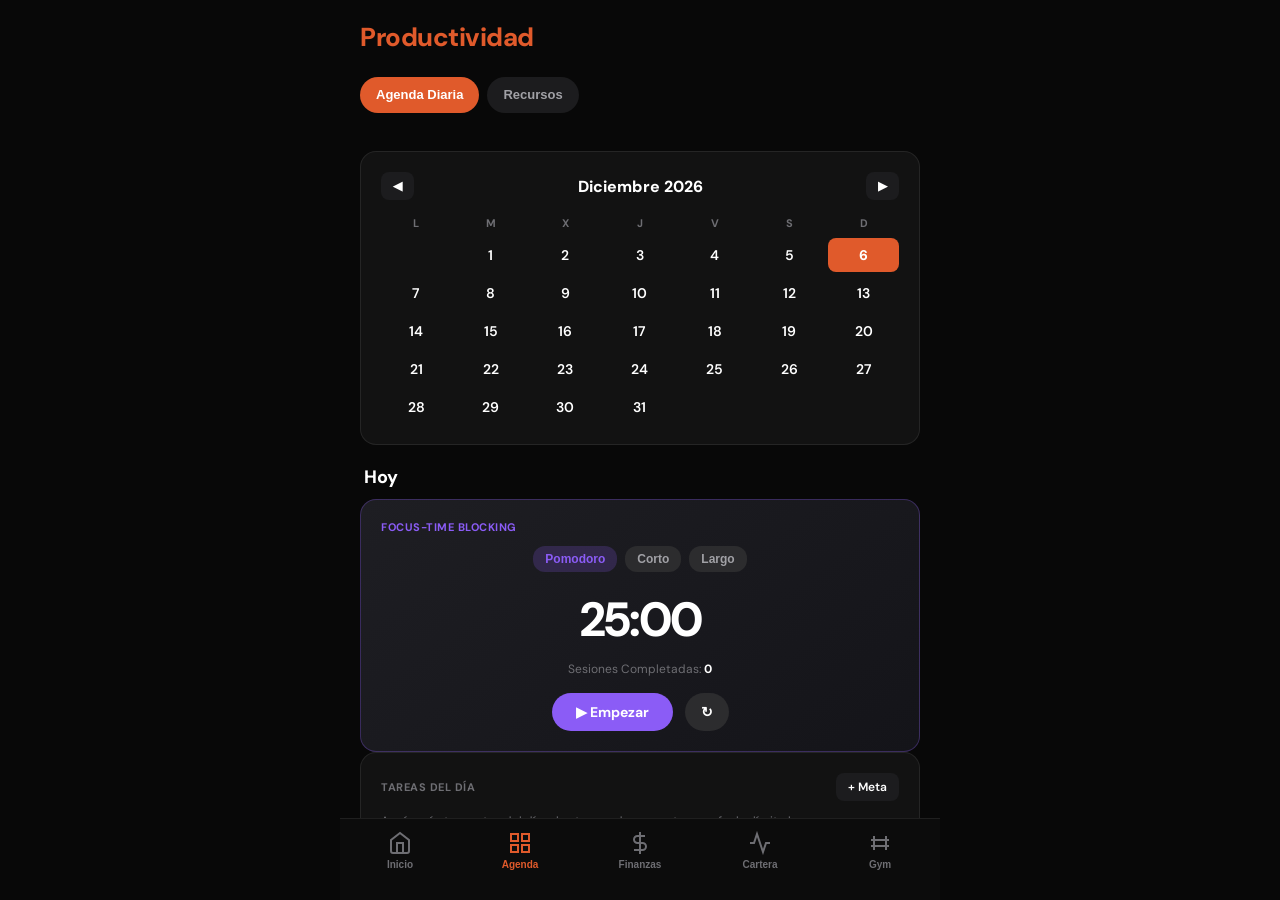
==== commit 1704915b: "Update index.html" ====
--- a/index.html
+++ b/index.html
@@ -4,12 +4,11 @@
 <meta charset="UTF-8">
 <meta name="viewport" content="width=device-width, initial-scale=1.0, maximum-scale=1.0, user-scalable=no">
 <meta name="theme-color" content="#080808">
-<title>Dancab - Inicio</title>
+<title>Dancab - Agenda</title>
 <link href="https://fonts.googleapis.com/css2?family=DM+Sans:wght@400;500;700;800&display=swap" rel="stylesheet">
 <link rel="stylesheet" href="css/base.css">
 <link rel="stylesheet" href="css/UI.css">
 <style>
-  /* Estilos Calendario y Widgets */
   .cal-header { display: flex; justify-content: space-between; align-items: center; margin-bottom: 16px; }
   .cal-grid { display: grid; grid-template-columns: repeat(7, 1fr); gap: 4px; text-align: center; }
   .cal-day-name { font-size: 11px; font-weight: 700; color: var(--t3); margin-bottom: 8px; }
@@ -27,7 +26,6 @@
   .check-circle.checked { background: var(--acc); border-color: var(--acc); }
   .check-circle.checked::after { content: '✓'; color: #fff; font-size: 12px; font-weight: bold; }
 
-  /* Pill Styles Fijos */
   .ag-pill-container { display: flex; flex-direction: row; align-items: center; gap: 8px; margin-bottom: 16px; overflow-x: auto; padding-bottom: 4px; width: 100%; flex: 0 0 auto; min-height: 45px; }
   .ag-pill-container::-webkit-scrollbar { display: none; }
   .ag-pill { background: var(--bg3); color: var(--t2); padding: 8px 16px; border-radius: 20px; font-size: 13px; font-weight: 700; cursor: pointer; white-space: nowrap; border: none; flex: 0 0 auto; height: 36px; display: inline-flex; align-items: center; justify-content: center; }
@@ -39,96 +37,80 @@
 
   <div class="screen on">
     <div class="topbar">
-      <div style="font-weight:800;font-size:26px;color:var(--acc);letter-spacing:-0.5px;">Dancab</div>
-       <div style="text-align:right">
-        <div id="greeting" style="font-size:11px;color:var(--t3);font-weight:700;text-transform:uppercase;letter-spacing:0.5px"></div>
-        <div id="top-date" style="font-size:13px;color:var(--t2);font-weight:600"></div>
-      </div>
+      <div style="font-weight:800;font-size:26px;color:var(--acc);letter-spacing:-0.5px;">Productividad</div>
     </div>
 
     <div class="scroll" style="padding-bottom: 90px;">
-      <div style="margin-bottom: 16px;">
-        <div class="card card-full" style="text-align: center; padding: 24px;">
-            <div id="home-pending-count" style="font-size: 48px; font-weight: 800; margin-bottom: 8px; color: var(--t1);">0</div>
-            <div style="font-size: 12px; color: var(--t3); font-weight: 700; text-transform: uppercase; letter-spacing: 1px;">Eventos Pendientes para Hoy</div>
+
+      <div class="ag-pill-container" id="s-tareas">
+        <button class="ag-pill on" onclick="switchTaskView('agenda', this)">Agenda Diaria</button>
+        <button class="ag-pill" onclick="switchTaskView('resources', this)">Recursos</button>
+      </div>
+
+      <div id="tv-agenda">
+          <div class="card card-full">
+            <div class="cal-header">
+                <button class="btn btn-sm" style="background:var(--bg3); color:var(--t1);" onclick="changeMonth(-1)">◀</button>
+                <div id="cal-month-year" style="font-weight:800; font-size:16px; text-transform:capitalize;">Mes Año</div>
+                <button class="btn btn-sm" style="background:var(--bg3); color:var(--t1);" onclick="changeMonth(1)">▶</button>
+            </div>
+            <div class="cal-grid">
+                <div class="cal-day-name">L</div><div class="cal-day-name">M</div><div class="cal-day-name">X</div><div class="cal-day-name">J</div><div class="cal-day-name">V</div><div class="cal-day-name">S</div><div class="cal-day-name">D</div>
+            </div>
+            <div class="cal-grid" id="cal-days"></div>
+          </div>
+
+          <div style="margin: 20px 0 10px 4px; font-weight:800; font-size:18px; color:var(--t1);" id="selected-date-label">Hoy</div>
+
+          <div class="card card-full" style="background: linear-gradient(145deg, rgba(30,30,35,1) 0%, rgba(20,20,25,1) 100%); border: 1px solid rgba(139, 92, 246, 0.3);">
+            <div class="card-title" style="color: #8b5cf6;" id="pomo-label">FOCUS-TIME BLOCKING</div>
+            <div class="pomo-tabs" id="tv-pomo">
+                <button class="pomo-tab on" onclick="setPomoMode('focus', this)">Pomodoro</button>
+                <button class="pomo-tab" onclick="setPomoMode('short', this)">Corto</button>
+                <button class="pomo-tab" onclick="setPomoMode('long', this)">Largo</button>
+            </div>
+            <div class="pomo-timer" id="pomo-display">25:00</div>
+            <div style="text-align:center; font-size:12px; color:var(--t3); margin-bottom:16px;">Sesiones Completadas: <span id="pomo-sessions" style="color:var(--t1); font-weight:bold;">0</span></div>
+            <div style="display:flex; justify-content:center; gap:12px;">
+                <button class="btn" style="background:#8b5cf6; color:#fff; font-weight:700; padding:10px 24px; border-radius:20px;" id="pomo-play" onclick="togglePomo()">▶ Empezar</button>
+                <button class="btn" style="background:var(--bg4); color:var(--t1); font-weight:700; padding:10px 16px; border-radius:20px;" onclick="resetPomo()">↻</button>
+            </div>
+          </div>
+
+          <div class="card card-full">
+            <div class="card-header" style="margin-bottom:12px;">
+                <span class="card-title" style="margin-bottom:0;">TAREAS DEL DÍA</span>
+                <button class="btn btn-sm" style="background:var(--bg3); color:var(--t1);" onclick="openModal('modal-task')">+ Meta</button>
+            </div>
+            <div style="font-size:12px; color:var(--t3); margin-bottom:16px;">Aquí verás tus metas del día y las tareas de proyectos con fecha límite hoy.</div>
+            <div id="tasks-list"></div>
+          </div>
+
+          <div class="card card-full">
+              <div class="card-header" style="margin-bottom:12px;">
+                  <span class="card-title" style="margin-bottom:0;">PROYECTOS</span>
+              </div>
+              <div style="font-size:12px; color:var(--t3); margin-bottom:16px;">Crea una Meta con categoría "Otro" para añadir un proyecto aquí.</div>
+              <div id="projects-container"></div>
+          </div>
+      </div>
+
+      <div id="tv-resources" style="display:none;">
+        <div class="card card-full">
+            <div class="card-header" style="margin-bottom:16px;">
+                <span class="card-title" style="margin-bottom:0;">WORKSPACE & RESOURCES</span>
+                <button class="btn btn-sm" style="background:var(--acc); color:#fff;" onclick="openModal('modal-resource')">+ Recurso</button>
+            </div>
+            <div id="resources-list"></div>
         </div>
       </div>
 
-      <div class="card card-full" onclick="window.location.href='gym.html'" style="cursor:pointer">
-        <div class="card-header" style="margin-bottom: 12px;">
-            <span class="card-title" style="margin-bottom:0">CALENDARIO GYM</span>
-            <div style="display:flex;gap:10px;align-items:center;">
-               <button class="btn btn-sm" onclick="event.stopPropagation(); changeGymMonth(-1)">◀</button>
-               <span id="gym-cal-month" style="font-size:12px;font-weight:700;min-width:90px;text-align:center;color:var(--t1)">-</span>
-               <button class="btn btn-sm" onclick="event.stopPropagation(); changeGymMonth(1)">▶</button>
-            </div>
-        </div>
-        <div id="home-gym-calendar" style="display:grid; grid-template-columns:repeat(7, 1fr); gap:8px 4px; text-align:center;"></div>
-      </div>
-
-      <div class="card card-full" style="margin-top: 16px;">
-        <div class="card-header" style="margin-bottom: 12px;">
-            <span class="card-title" style="margin-bottom:0;">TAREAS DEL DÍA</span>
-            <button class="btn btn-sm" style="background:var(--acc); color:#fff; font-weight:700; border:none;" onclick="openModal('modal-task-home')">+ Evento</button>
-        </div>
-        <div style="font-size:12px; color:var(--t3); margin-bottom:16px;">Aquí verás tus metas del día y las tareas de proyectos con fecha límite hoy.</div>
-        <div id="home-tasks-list">
-            </div>
-      </div>
-
-      <div class="card card-full" onclick="window.location.href='finanzas.html'" style="cursor:pointer">
-        <div class="card-header" style="margin-bottom: 4px;">
-            <span class="card-title" style="margin-bottom: 0;">FINANZAS</span>
-            <button class="btn btn-sm" style="background:var(--acc); color:#fff; font-weight:800;" onclick="event.stopPropagation(); openModal('modal-fin-home')">+ Añadir</button>
-        </div>
-        
-        <div style="text-align: center; margin: 10px 0;">
-            <div style="font-size: 11px; color: var(--t3); font-weight: 700; letter-spacing: 0.5px;">DISPONIBLE</div>
-            <div class="big-bal" id="home-fin-avail" style="font-size:42px;">€0,00</div>
-        </div>
-
-        <div style="display:grid; grid-template-columns:repeat(4, 1fr); gap:6px; margin-top:16px">
-          <div style="background:rgba(39,174,96,.07); border-radius:10px; padding:8px; text-align:center;">
-            <div style="font-size:8px; color:var(--t3); font-weight:700;">ING.</div>
-            <div style="font-size:11px; font-weight:700; color:var(--grn)" id="home-fin-inc">€0,00</div>
-          </div>
-          <div style="background:rgba(231,76,60,.07); border-radius:10px; padding:8px; text-align:center;">
-            <div style="font-size:8px; color:var(--t3); font-weight:700;">GAS.</div>
-            <div style="font-size:11px; font-weight:700; color:var(--red)" id="home-fin-exp">€0,00</div>
-          </div>
-          <div style="background:rgba(59,130,246,.07); border-radius:10px; padding:8px; text-align:center;">
-            <div style="font-size:8px; color:var(--t3); font-weight:700;">AHO.</div>
-            <div style="font-size:11px; font-weight:700; color:var(--blu)" id="home-fin-sav">€0,00</div>
-          </div>
-          <div style="background:rgba(245,158,11,.07); border-radius:10px; padding:8px; text-align:center;">
-            <div style="font-size:8px; color:var(--t3); font-weight:700;">INV.</div>
-            <div style="font-size:11px; font-weight:700; color:var(--yel)" id="home-fin-inv">€0,00</div>
-          </div>
-        </div>
-      </div>
-
-      <div class="card card-full" onclick="window.location.href='cartera.html'" style="cursor:pointer">
-        <div class="card-title">VALOR CARTERA</div>
-        <div class="big-bal" id="home-port-total" style="font-size:28px;">€0,00</div>
-        <div style="margin-top:8px;display:flex;gap:10px;align-items:center;">
-           <span style="font-size:13px;color:var(--t2)">Invertido: <span id="home-port-inv" style="color:var(--t1)">€0,00</span></span>
-           <span id="home-port-pnl" style="font-size:13px;font-weight:700;">+€0,00 (0.00%)</span>
-        </div>
-      </div>
-
-      <div class="card card-full">
-        <div class="card-title">SINCRONIZACIÓN EN LA NUBE ☁️</div>
-        <div style="display:flex;gap:10px;margin-top:10px">
-           <button class="btn" style="flex:1; background:var(--bg3); font-weight:700;" onclick="cloudSync('up', event)">⬆️ Subir</button>
-           <button class="btn" style="flex:1; background:var(--bg3); font-weight:700;" onclick="cloudSync('down', event)">⬇️ Bajar</button>
-        </div>
-      </div>
     </div>
   </div>
 
   <nav class="nav">
-    <button class="nav-btn on" onclick="window.location.href='index.html'"><svg viewBox="0 0 24 24" fill="none" stroke="currentColor" stroke-width="2"><path d="M3 9l9-7 9 7v11a2 2 0 01-2 2H5a2 2 0 01-2-2z"/><polyline points="9 22 9 12 15 12 15 22"/></svg><span class="nav-label">Inicio</span></button>
-    <button class="nav-btn" onclick="window.location.href='calendario.html'"><svg viewBox="0 0 24 24" fill="none" stroke="currentColor" stroke-width="2"><rect x="3" y="3" width="7" height="7"/><rect x="14" y="3" width="7" height="7"/><rect x="3" y="14" width="7" height="7"/><rect x="14" y="14" width="7" height="7"/></svg><span class="nav-label">Agenda</span></button>
+    <button class="nav-btn" onclick="window.location.href='index.html'"><svg viewBox="0 0 24 24" fill="none" stroke="currentColor" stroke-width="2"><path d="M3 9l9-7 9 7v11a2 2 0 01-2 2H5a2 2 0 01-2-2z"/><polyline points="9 22 9 12 15 12 15 22"/></svg><span class="nav-label">Inicio</span></button>
+    <button class="nav-btn on" onclick="window.location.href='calendario.html'"><svg viewBox="0 0 24 24" fill="none" stroke="currentColor" stroke-width="2"><rect x="3" y="3" width="7" height="7"/><rect x="14" y="3" width="7" height="7"/><rect x="3" y="14" width="7" height="7"/><rect x="14" y="14" width="7" height="7"/></svg><span class="nav-label">Agenda</span></button>
     <button class="nav-btn" onclick="window.location.href='finanzas.html'"><svg viewBox="0 0 24 24" fill="none" stroke="currentColor" stroke-width="2"><line x1="12" y1="1" x2="12" y2="23"/><path d="M17 5H9.5a3.5 3.5 0 000 7h5a3.5 3.5 0 010 7H6"/></svg><span class="nav-label">Finanzas</span></button>
     <button class="nav-btn" onclick="window.location.href='cartera.html'"><svg viewBox="0 0 24 24" fill="none" stroke="currentColor" stroke-width="2"><polyline points="22 12 18 12 15 21 9 3 6 12 2 12"/></svg><span class="nav-label">Cartera</span></button>
     <button class="nav-btn" onclick="window.location.href='gym.html'"><svg viewBox="0 0 24 24" fill="none" stroke="currentColor" stroke-width="2"><path d="M6 5v14M18 5v14M3 9h18M3 15h18"/></svg><span class="nav-label">Gym</span></button>
@@ -145,198 +127,119 @@
     </div>
   </div>
 
-  <div class="overlay" id="modal-task-home" onclick="closeModal('modal-task-home',event)">
-    <div class="modal">
-      <div class="modal-handle"></div>
-      <div class="modal-title" style="margin-bottom:20px;">Nuevo Evento</div>
-      
+  <div class="overlay" id="modal-task" onclick="closeModal('modal-task',event)">
+    <div class="modal">
+      <div class="modal-handle"></div>
+      <div class="modal-title" style="margin-bottom:20px;">Nueva Meta</div>
       <label class="form-label">¿Qué quieres lograr?</label>
-      <input type="text" id="h-name" class="form-input" placeholder="...">
-      
+      <input type="text" id="t-name" class="form-input" placeholder="...">
       <label class="form-label">Descripción (Opcional)</label>
-      <textarea id="h-desc" class="form-input" style="min-height:60px;resize:none;" placeholder="Detalles del evento o proyecto..."></textarea>
-      
+      <textarea id="t-desc" class="form-input" style="min-height:60px;resize:none;" placeholder="..."></textarea>
       <div style="display:flex; gap:10px;">
           <div style="flex:1;">
               <label class="form-label">Categoría</label>
-              <select id="h-cat" class="form-input">
-                  <option value="Trabajo">Trabajo</option>
-                  <option value="Personal">Personal</option>
-                  <option value="Estudio">Estudio</option>
-                  <option value="Otro">Otro (Proyecto)</option>
-              </select>
+              <select id="t-cat" class="form-input"><option value="Trabajo">Trabajo</option><option value="Personal">Personal</option><option value="Estudio">Estudio</option><option value="Otro">Otro (Proyecto)</option></select>
           </div>
           <div style="flex:1;">
               <label class="form-label">Hora (Opcional)</label>
-              <input type="time" id="h-time" class="form-input">
-          </div>
-      </div>
-
+              <input type="time" id="t-time" class="form-input">
+          </div>
+      </div>
       <div style="display:flex; gap:10px;">
           <div style="flex:1;">
               <label class="form-label">Fecha de inicio</label>
-              <input type="date" id="h-start-date" class="form-input">
+              <input type="date" id="t-start-date" class="form-input">
           </div>
           <div style="flex:1;">
               <label class="form-label">Repetir</label>
-              <select id="h-recurrence" class="form-input" onchange="toggleCustomRecurrenceHome()">
-                  <option value="none">Solo este día</option>
-                  <option value="weekdays">Lunes a Viernes</option>
-                  <option value="daily">Todos los días</option>
-                  <option value="weekly">Semanalmente</option>
-                  <option value="custom">Personalizado...</option>
-              </select>
-          </div>
-      </div>
-
-      <div id="home-custom-recurrence-options" style="display:none; background:var(--bg2); padding:16px; border-radius:12px; margin-bottom:16px; border:1px solid var(--line);">
+              <select id="t-recurrence" class="form-input" onchange="toggleCustomRecurrence()"><option value="none">Solo este día</option><option value="weekdays">Lunes a Viernes</option><option value="daily">Todos los días</option><option value="weekly">Semanalmente</option><option value="custom">Personalizado...</option></select>
+          </div>
+      </div>
+      <div id="custom-recurrence-options" style="display:none; background:var(--bg2); padding:16px; border-radius:12px; margin-bottom:16px; border:1px solid var(--line);">
           <label class="form-label" style="font-size:11px; margin-top:0;">Días de la semana</label>
           <div style="display:flex; gap:4px; margin-bottom:16px; justify-content:space-between;">
-              <button class="btn btn-sm custom-day-btn" data-day="1" style="background:var(--bg3); color:var(--t1); flex:1; padding:8px 0; font-size: 10px;" onclick="toggleCustomDayHome(this)">L</button>
-              <button class="btn btn-sm custom-day-btn" data-day="2" style="background:var(--bg3); color:var(--t1); flex:1; padding:8px 0; font-size: 10px;" onclick="toggleCustomDayHome(this)">M</button>
-              <button class="btn btn-sm custom-day-btn" data-day="3" style="background:var(--bg3); color:var(--t1); flex:1; padding:8px 0; font-size: 10px;" onclick="toggleCustomDayHome(this)">X</button>
-              <button class="btn btn-sm custom-day-btn" data-day="4" style="background:var(--bg3); color:var(--t1); flex:1; padding:8px 0; font-size: 10px;" onclick="toggleCustomDayHome(this)">J</button>
-              <button class="btn btn-sm custom-day-btn" data-day="5" style="background:var(--bg3); color:var(--t1); flex:1; padding:8px 0; font-size: 10px;" onclick="toggleCustomDayHome(this)">V</button>
-              <button class="btn btn-sm custom-day-btn" data-day="6" style="background:var(--bg3); color:var(--t1); flex:1; padding:8px 0; font-size: 10px;" onclick="toggleCustomDayHome(this)">S</button>
-              <button class="btn btn-sm custom-day-btn" data-day="0" style="background:var(--bg3); color:var(--t1); flex:1; padding:8px 0; font-size: 10px;" onclick="toggleCustomDayHome(this)">D</button>
+              <button class="btn btn-sm custom-day-btn" data-day="1" style="background:var(--bg3); color:var(--t1); flex:1; padding:8px 0; font-size: 10px;" onclick="toggleCustomDay(this)">L</button>
+              <button class="btn btn-sm custom-day-btn" data-day="2" style="background:var(--bg3); color:var(--t1); flex:1; padding:8px 0; font-size: 10px;" onclick="toggleCustomDay(this)">M</button>
+              <button class="btn btn-sm custom-day-btn" data-day="3" style="background:var(--bg3); color:var(--t1); flex:1; padding:8px 0; font-size: 10px;" onclick="toggleCustomDay(this)">X</button>
+              <button class="btn btn-sm custom-day-btn" data-day="4" style="background:var(--bg3); color:var(--t1); flex:1; padding:8px 0; font-size: 10px;" onclick="toggleCustomDay(this)">J</button>
+              <button class="btn btn-sm custom-day-btn" data-day="5" style="background:var(--bg3); color:var(--t1); flex:1; padding:8px 0; font-size: 10px;" onclick="toggleCustomDay(this)">V</button>
+              <button class="btn btn-sm custom-day-btn" data-day="6" style="background:var(--bg3); color:var(--t1); flex:1; padding:8px 0; font-size: 10px;" onclick="toggleCustomDay(this)">S</button>
+              <button class="btn btn-sm custom-day-btn" data-day="0" style="background:var(--bg3); color:var(--t1); flex:1; padding:8px 0; font-size: 10px;" onclick="toggleCustomDay(this)">D</button>
           </div>
           <label class="form-label" style="font-size:11px;">Fecha de fin</label>
-          <input type="date" id="h-recurrence-end" class="form-input" style="margin-bottom:0;">
-      </div>
-
-      <button class="btn btn-primary" style="width:100%; margin-top:10px;" onclick="addTaskHome()">Guardar Evento / Proyecto</button>
-    </div>
-  </div>
-
-  <div class="overlay" id="modal-edit-dt-home" onclick="closeModal('modal-edit-dt-home',event)">
+          <input type="date" id="t-recurrence-end" class="form-input" style="margin-bottom:0;">
+      </div>
+      <button class="btn btn-primary" style="width:100%; margin-top:10px;" onclick="addTask()">Guardar Meta / Proyecto</button>
+    </div>
+  </div>
+
+  <div class="overlay" id="modal-edit-daily-task" onclick="closeModal('modal-edit-daily-task',event)">
     <div class="modal">
       <div class="modal-handle"></div>
       <div class="modal-title" style="margin-bottom:20px;">Editar Meta</div>
-      <input type="hidden" id="edit-dt-id-home">
-      
+      <input type="hidden" id="edit-dt-id">
       <label class="form-label">¿Qué quieres lograr?</label>
-      <input type="text" id="edit-dt-name-home" class="form-input">
-      
+      <input type="text" id="edit-dt-name" class="form-input">
       <label class="form-label">Descripción</label>
-      <textarea id="edit-dt-desc-home" class="form-input" style="min-height:60px;resize:none;" placeholder="..."></textarea>
-
+      <textarea id="edit-dt-desc" class="form-input" style="min-height:60px;resize:none;" placeholder="..."></textarea>
       <div style="display:flex; gap:10px;">
           <div style="flex:1;">
               <label class="form-label">Categoría</label>
-              <select id="edit-dt-cat-home" class="form-input">
-                  <option value="Trabajo">Trabajo</option>
-                  <option value="Personal">Personal</option>
-                  <option value="Estudio">Estudio</option>
-              </select>
+              <select id="edit-dt-cat" class="form-input"><option value="Trabajo">Trabajo</option><option value="Personal">Personal</option><option value="Estudio">Estudio</option></select>
           </div>
           <div style="flex:1;">
               <label class="form-label">Hora</label>
-              <input type="time" id="edit-dt-time-home" class="form-input">
+              <input type="time" id="edit-dt-time" class="form-input">
           </div>
       </div>
       <label class="form-label">Fecha</label>
-      <input type="date" id="edit-dt-date-home" class="form-input">
-      <button class="btn btn-primary" style="width:100%; margin-top:10px;" onclick="saveEditDailyTaskHome()">Guardar Cambios</button>
-    </div>
-  </div>
-
-  <div class="overlay" id="modal-edit-pt-home" onclick="closeModal('modal-edit-pt-home',event)">
+      <input type="date" id="edit-dt-date" class="form-input">
+      <button class="btn btn-primary" style="width:100%; margin-top:10px;" onclick="saveEditDailyTask()">Guardar Cambios</button>
+    </div>
+  </div>
+
+  <div class="overlay" id="modal-edit-project-task" onclick="closeModal('modal-edit-project-task',event)">
     <div class="modal">
       <div class="modal-handle"></div>
       <div class="modal-title" style="margin-bottom:20px;">Editar Tarea de Proyecto</div>
-      <input type="hidden" id="edit-pt-pid-home">
-      <input type="hidden" id="edit-pt-tid-home">
-
+      <input type="hidden" id="edit-pt-pid">
+      <input type="hidden" id="edit-pt-tid">
       <label class="form-label">Nombre de la tarea</label>
-      <input type="text" id="edit-pt-name-home" class="form-input" placeholder="...">
-
+      <input type="text" id="edit-pt-name" class="form-input" placeholder="...">
       <label class="form-label">Descripción</label>
-      <textarea id="edit-pt-desc-home" class="form-input" style="min-height:60px;resize:none;" placeholder="..."></textarea>
-
+      <textarea id="edit-pt-desc" class="form-input" style="min-height:60px;resize:none;" placeholder="..."></textarea>
       <div style="display:flex; gap:10px;">
           <div style="flex:1;">
               <label class="form-label">Prioridad</label>
-              <select id="edit-pt-priority-home" class="form-input">
-                  <option value="ui">Urgente + Imp 🔴</option>
-                  <option value="ni">No Urg + Imp 🔵</option>
-                  <option value="un">Urg + No Imp 🟡</option>
-                  <option value="nn">No Urg + No Imp ⚪</option>
-              </select>
+              <select id="edit-pt-priority" class="form-input"><option value="ui">Urgente + Imp 🔴</option><option value="ni">No Urg + Imp 🔵</option><option value="un">Urg + No Imp 🟡</option><option value="nn">No Urg + No Imp ⚪</option></select>
           </div>
           <div style="flex:1;">
               <label class="form-label">Fecha Límite</label>
-              <input type="date" id="edit-pt-deadline-home" class="form-input">
-          </div>
-      </div>
-      <button class="btn btn-primary" style="width:100%; margin-top:10px;" onclick="saveEditProjectTaskHome()">Guardar Cambios</button>
-    </div>
-  </div>
-
-  <div class="overlay" id="modal-fin-home" onclick="closeModal('modal-fin-home',event)">
-    <div class="modal">
-      <div class="modal-handle"></div>
-      <div class="modal-title" style="margin-bottom:20px;">Añadir registro</div>
-      <label class="form-label">Tipo</label>
-      <select id="fin-type-home" class="form-input"><option value="ingreso">Ingreso</option><option value="gasto">Gasto</option></select>
-      <label class="form-label">Importe (€)</label>
-      <input type="number" id="fin-amount-home" class="form-input" placeholder="0.00" step="0.01">
-      <label class="form-label">Descripción</label>
-      <input type="text" id="fin-desc-home" class="form-input" placeholder="...">
-      <label class="form-label">Categoría</label>
-      <select id="fin-cat-home" class="form-input">
-        <option value="nómina">Nómina</option><option value="ahorro">Ahorro</option><option value="inversión">Inversión</option><option value="otro">Otro</option>
-      </select>
-      <label class="form-label">Fecha</label>
-      <input type="date" id="fin-date-home" class="form-input">
-      <button class="btn btn-primary" style="margin-top:16px; width:100%;" onclick="addFinEntryHome()">Guardar</button>
-    </div>
-  </div>
-
-  <div class="overlay" id="modal-pin" onclick="closeModal('modal-pin',event)">
-    <div class="modal">
-      <div class="modal-handle"></div>
-      <div class="modal-title">Introduce tu PIN</div>
-      <input type="password" id="cloud-pin-input" class="form-input" placeholder="****" inputmode="numeric">
-      <button class="btn btn-primary" style="width:100%" onclick="submitPin()">Confirmar</button>
+              <input type="date" id="edit-pt-deadline" class="form-input">
+          </div>
+      </div>
+      <button class="btn btn-primary" style="width:100%; margin-top:10px;" onclick="saveEditProjectTask()">Guardar Cambios</button>
+    </div>
+  </div>
+
+  <div class="overlay" id="modal-resource" onclick="closeModal('modal-resource',event)">
+    <div class="modal">
+      <div class="modal-handle"></div>
+      <div class="modal-title" style="margin-bottom:20px;">Nuevo Recurso</div>
+      <label class="form-label">Título</label>
+      <input type="text" id="res-title" class="form-input" placeholder="...">
+      <label class="form-label">URL</label>
+      <input type="url" id="res-url" class="form-input" placeholder="https://...">
+      <label class="form-label">Etiqueta</label>
+      <input type="text" id="res-cat" class="form-input" placeholder="Ej: Trabajo, Guías...">
+      <button class="btn btn-primary" style="width:100%; margin-top:10px;" onclick="addResource()">Guardar Recurso</button>
     </div>
   </div>
 
   <div class="toast-container" id="toast-container"></div>
 </div>
 
-<script src="js/main.js?v=70"></script>
-<script src="js/nube.js?v=70"></script>
-
-<script>
-  // GUARDADO UNIVERSAL DE FINANZAS
-  function addFinEntryHome() {
-    const type = document.getElementById('fin-type-home').value;
-    const amount = parseFloat(document.getElementById('fin-amount-home').value);
-    const desc = document.getElementById('fin-desc-home').value.trim();
-    const cat = document.getElementById('fin-cat-home').value;
-    const date = document.getElementById('fin-date-home').value || (typeof today === 'function' ? today() : '');
-    
-    if(!amount || !desc) return showToast('Rellena importe y descripción', 'error');
-    
-    const entry = { id: (typeof uid === 'function' ? uid() : Date.now()), type, amount, desc, cat, date };
-    
-    // Guardamos en TODOS los posibles arrays
-    if(!S.fin) S.fin = []; S.fin.push(entry);
-    if(cat === 'ahorro') { if(!S.savings) S.savings=[]; S.savings.push(entry); }
-    else if(cat.includes('invers')) { if(!S.investments) S.investments=[]; S.investments.push(entry); }
-    else if(type === 'ingreso') { if(!S.incomes) S.incomes=[]; S.incomes.push(entry); }
-    else { if(!S.expenses) S.expenses=[]; S.expenses.push(entry); }
-    
-    save(); 
-    closeModal('modal-fin-home'); 
-    if (typeof syncHomeStats === 'function') syncHomeStats(); 
-    showToast('Registro guardado ✅', 'success');
-  }
-
-  document.addEventListener('DOMContentLoaded', () => {
-    const dateInput = document.getElementById('fin-date-home');
-    if (dateInput && typeof today === 'function') dateInput.value = today();
-  });
-</script>
+<script src="js/main.js?v=80"></script>
+<script src="js/calendario.js?v=80"></script>
 </body>
 </html>
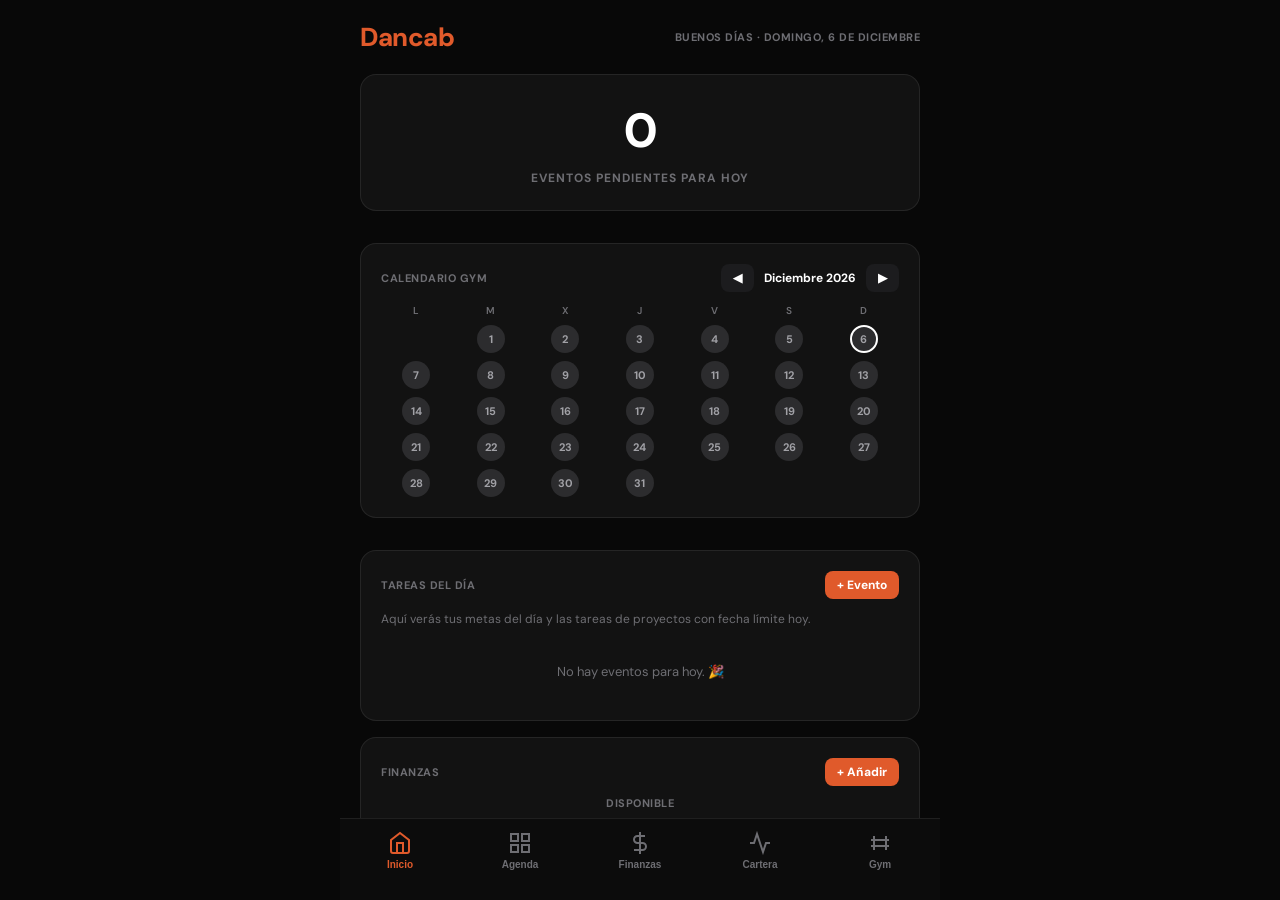
==== commit 9171d4e3: "Update index.html" ====
--- a/index.html
+++ b/index.html
@@ -4,11 +4,12 @@
 <meta charset="UTF-8">
 <meta name="viewport" content="width=device-width, initial-scale=1.0, maximum-scale=1.0, user-scalable=no">
 <meta name="theme-color" content="#080808">
-<title>Dancab - Agenda</title>
+<title>Dancab - Inicio</title>
 <link href="https://fonts.googleapis.com/css2?family=DM+Sans:wght@400;500;700;800&display=swap" rel="stylesheet">
 <link rel="stylesheet" href="css/base.css">
 <link rel="stylesheet" href="css/UI.css">
 <style>
+  /* Estilos Calendario y Widgets */
   .cal-header { display: flex; justify-content: space-between; align-items: center; margin-bottom: 16px; }
   .cal-grid { display: grid; grid-template-columns: repeat(7, 1fr); gap: 4px; text-align: center; }
   .cal-day-name { font-size: 11px; font-weight: 700; color: var(--t3); margin-bottom: 8px; }
@@ -26,6 +27,7 @@
   .check-circle.checked { background: var(--acc); border-color: var(--acc); }
   .check-circle.checked::after { content: '✓'; color: #fff; font-size: 12px; font-weight: bold; }
 
+  /* Pill Styles Fijos */
   .ag-pill-container { display: flex; flex-direction: row; align-items: center; gap: 8px; margin-bottom: 16px; overflow-x: auto; padding-bottom: 4px; width: 100%; flex: 0 0 auto; min-height: 45px; }
   .ag-pill-container::-webkit-scrollbar { display: none; }
   .ag-pill { background: var(--bg3); color: var(--t2); padding: 8px 16px; border-radius: 20px; font-size: 13px; font-weight: 700; cursor: pointer; white-space: nowrap; border: none; flex: 0 0 auto; height: 36px; display: inline-flex; align-items: center; justify-content: center; }
@@ -37,80 +39,96 @@
 
   <div class="screen on">
     <div class="topbar">
-      <div style="font-weight:800;font-size:26px;color:var(--acc);letter-spacing:-0.5px;">Productividad</div>
+      <div style="font-weight:800;font-size:26px;color:var(--acc);letter-spacing:-0.5px;">Dancab</div>
+       <div style="text-align:right">
+        <div id="greeting" style="font-size:11px;color:var(--t3);font-weight:700;text-transform:uppercase;letter-spacing:0.5px"></div>
+        <div id="top-date" style="font-size:13px;color:var(--t2);font-weight:600"></div>
+      </div>
     </div>
 
     <div class="scroll" style="padding-bottom: 90px;">
-
-      <div class="ag-pill-container" id="s-tareas">
-        <button class="ag-pill on" onclick="switchTaskView('agenda', this)">Agenda Diaria</button>
-        <button class="ag-pill" onclick="switchTaskView('resources', this)">Recursos</button>
-      </div>
-
-      <div id="tv-agenda">
-          <div class="card card-full">
-            <div class="cal-header">
-                <button class="btn btn-sm" style="background:var(--bg3); color:var(--t1);" onclick="changeMonth(-1)">◀</button>
-                <div id="cal-month-year" style="font-weight:800; font-size:16px; text-transform:capitalize;">Mes Año</div>
-                <button class="btn btn-sm" style="background:var(--bg3); color:var(--t1);" onclick="changeMonth(1)">▶</button>
+      <div style="margin-bottom: 16px;">
+        <div class="card card-full" style="text-align: center; padding: 24px;">
+            <div id="home-pending-count" style="font-size: 48px; font-weight: 800; margin-bottom: 8px; color: var(--t1);">0</div>
+            <div style="font-size: 12px; color: var(--t3); font-weight: 700; text-transform: uppercase; letter-spacing: 1px;">Eventos Pendientes para Hoy</div>
+        </div>
+      </div>
+
+      <div class="card card-full" onclick="window.location.href='gym.html'" style="cursor:pointer">
+        <div class="card-header" style="margin-bottom: 12px;">
+            <span class="card-title" style="margin-bottom:0">CALENDARIO GYM</span>
+            <div style="display:flex;gap:10px;align-items:center;">
+               <button class="btn btn-sm" onclick="event.stopPropagation(); changeGymMonth(-1)">◀</button>
+               <span id="gym-cal-month" style="font-size:12px;font-weight:700;min-width:90px;text-align:center;color:var(--t1)">-</span>
+               <button class="btn btn-sm" onclick="event.stopPropagation(); changeGymMonth(1)">▶</button>
             </div>
-            <div class="cal-grid">
-                <div class="cal-day-name">L</div><div class="cal-day-name">M</div><div class="cal-day-name">X</div><div class="cal-day-name">J</div><div class="cal-day-name">V</div><div class="cal-day-name">S</div><div class="cal-day-name">D</div>
+        </div>
+        <div id="home-gym-calendar" style="display:grid; grid-template-columns:repeat(7, 1fr); gap:8px 4px; text-align:center;"></div>
+      </div>
+
+      <div class="card card-full" style="margin-top: 16px;">
+        <div class="card-header" style="margin-bottom: 12px;">
+            <span class="card-title" style="margin-bottom:0;">TAREAS DEL DÍA</span>
+            <button class="btn btn-sm" style="background:var(--acc); color:#fff; font-weight:700; border:none;" onclick="openModal('modal-task-home')">+ Evento</button>
+        </div>
+        <div style="font-size:12px; color:var(--t3); margin-bottom:16px;">Aquí verás tus metas del día y las tareas de proyectos con fecha límite hoy.</div>
+        <div id="home-tasks-list">
             </div>
-            <div class="cal-grid" id="cal-days"></div>
-          </div>
-
-          <div style="margin: 20px 0 10px 4px; font-weight:800; font-size:18px; color:var(--t1);" id="selected-date-label">Hoy</div>
-
-          <div class="card card-full" style="background: linear-gradient(145deg, rgba(30,30,35,1) 0%, rgba(20,20,25,1) 100%); border: 1px solid rgba(139, 92, 246, 0.3);">
-            <div class="card-title" style="color: #8b5cf6;" id="pomo-label">FOCUS-TIME BLOCKING</div>
-            <div class="pomo-tabs" id="tv-pomo">
-                <button class="pomo-tab on" onclick="setPomoMode('focus', this)">Pomodoro</button>
-                <button class="pomo-tab" onclick="setPomoMode('short', this)">Corto</button>
-                <button class="pomo-tab" onclick="setPomoMode('long', this)">Largo</button>
-            </div>
-            <div class="pomo-timer" id="pomo-display">25:00</div>
-            <div style="text-align:center; font-size:12px; color:var(--t3); margin-bottom:16px;">Sesiones Completadas: <span id="pomo-sessions" style="color:var(--t1); font-weight:bold;">0</span></div>
-            <div style="display:flex; justify-content:center; gap:12px;">
-                <button class="btn" style="background:#8b5cf6; color:#fff; font-weight:700; padding:10px 24px; border-radius:20px;" id="pomo-play" onclick="togglePomo()">▶ Empezar</button>
-                <button class="btn" style="background:var(--bg4); color:var(--t1); font-weight:700; padding:10px 16px; border-radius:20px;" onclick="resetPomo()">↻</button>
-            </div>
-          </div>
-
-          <div class="card card-full">
-            <div class="card-header" style="margin-bottom:12px;">
-                <span class="card-title" style="margin-bottom:0;">TAREAS DEL DÍA</span>
-                <button class="btn btn-sm" style="background:var(--bg3); color:var(--t1);" onclick="openModal('modal-task')">+ Meta</button>
-            </div>
-            <div style="font-size:12px; color:var(--t3); margin-bottom:16px;">Aquí verás tus metas del día y las tareas de proyectos con fecha límite hoy.</div>
-            <div id="tasks-list"></div>
-          </div>
-
-          <div class="card card-full">
-              <div class="card-header" style="margin-bottom:12px;">
-                  <span class="card-title" style="margin-bottom:0;">PROYECTOS</span>
-              </div>
-              <div style="font-size:12px; color:var(--t3); margin-bottom:16px;">Crea una Meta con categoría "Otro" para añadir un proyecto aquí.</div>
-              <div id="projects-container"></div>
-          </div>
-      </div>
-
-      <div id="tv-resources" style="display:none;">
-        <div class="card card-full">
-            <div class="card-header" style="margin-bottom:16px;">
-                <span class="card-title" style="margin-bottom:0;">WORKSPACE & RESOURCES</span>
-                <button class="btn btn-sm" style="background:var(--acc); color:#fff;" onclick="openModal('modal-resource')">+ Recurso</button>
-            </div>
-            <div id="resources-list"></div>
-        </div>
-      </div>
-
+      </div>
+
+      <div class="card card-full" onclick="window.location.href='finanzas.html'" style="cursor:pointer">
+        <div class="card-header" style="margin-bottom: 4px;">
+            <span class="card-title" style="margin-bottom: 0;">FINANZAS</span>
+            <button class="btn btn-sm" style="background:var(--acc); color:#fff; font-weight:800;" onclick="event.stopPropagation(); openModal('modal-fin-home')">+ Añadir</button>
+        </div>
+        
+        <div style="text-align: center; margin: 10px 0;">
+            <div style="font-size: 11px; color: var(--t3); font-weight: 700; letter-spacing: 0.5px;">DISPONIBLE</div>
+            <div class="big-bal" id="home-fin-avail" style="font-size:42px;">€0,00</div>
+        </div>
+
+        <div style="display:grid; grid-template-columns:repeat(4, 1fr); gap:6px; margin-top:16px">
+          <div style="background:rgba(39,174,96,.07); border-radius:10px; padding:8px; text-align:center;">
+            <div style="font-size:8px; color:var(--t3); font-weight:700;">ING.</div>
+            <div style="font-size:11px; font-weight:700; color:var(--grn)" id="home-fin-inc">€0,00</div>
+          </div>
+          <div style="background:rgba(231,76,60,.07); border-radius:10px; padding:8px; text-align:center;">
+            <div style="font-size:8px; color:var(--t3); font-weight:700;">GAS.</div>
+            <div style="font-size:11px; font-weight:700; color:var(--red)" id="home-fin-exp">€0,00</div>
+          </div>
+          <div style="background:rgba(59,130,246,.07); border-radius:10px; padding:8px; text-align:center;">
+            <div style="font-size:8px; color:var(--t3); font-weight:700;">AHO.</div>
+            <div style="font-size:11px; font-weight:700; color:var(--blu)" id="home-fin-sav">€0,00</div>
+          </div>
+          <div style="background:rgba(245,158,11,.07); border-radius:10px; padding:8px; text-align:center;">
+            <div style="font-size:8px; color:var(--t3); font-weight:700;">INV.</div>
+            <div style="font-size:11px; font-weight:700; color:var(--yel)" id="home-fin-inv">€0,00</div>
+          </div>
+        </div>
+      </div>
+
+      <div class="card card-full" onclick="window.location.href='cartera.html'" style="cursor:pointer">
+        <div class="card-title">VALOR CARTERA</div>
+        <div class="big-bal" id="home-port-total" style="font-size:28px;">€0,00</div>
+        <div style="margin-top:8px;display:flex;gap:10px;align-items:center;">
+           <span style="font-size:13px;color:var(--t2)">Invertido: <span id="home-port-inv" style="color:var(--t1)">€0,00</span></span>
+           <span id="home-port-pnl" style="font-size:13px;font-weight:700;">+€0,00 (0.00%)</span>
+        </div>
+      </div>
+
+      <div class="card card-full">
+        <div class="card-title">SINCRONIZACIÓN EN LA NUBE ☁️</div>
+        <div style="display:flex;gap:10px;margin-top:10px">
+           <button class="btn" style="flex:1; background:var(--bg3); font-weight:700;" onclick="cloudSync('up', event)">⬆️ Subir</button>
+           <button class="btn" style="flex:1; background:var(--bg3); font-weight:700;" onclick="cloudSync('down', event)">⬇️ Bajar</button>
+        </div>
+      </div>
     </div>
   </div>
 
   <nav class="nav">
-    <button class="nav-btn" onclick="window.location.href='index.html'"><svg viewBox="0 0 24 24" fill="none" stroke="currentColor" stroke-width="2"><path d="M3 9l9-7 9 7v11a2 2 0 01-2 2H5a2 2 0 01-2-2z"/><polyline points="9 22 9 12 15 12 15 22"/></svg><span class="nav-label">Inicio</span></button>
-    <button class="nav-btn on" onclick="window.location.href='calendario.html'"><svg viewBox="0 0 24 24" fill="none" stroke="currentColor" stroke-width="2"><rect x="3" y="3" width="7" height="7"/><rect x="14" y="3" width="7" height="7"/><rect x="3" y="14" width="7" height="7"/><rect x="14" y="14" width="7" height="7"/></svg><span class="nav-label">Agenda</span></button>
+    <button class="nav-btn on" onclick="window.location.href='index.html'"><svg viewBox="0 0 24 24" fill="none" stroke="currentColor" stroke-width="2"><path d="M3 9l9-7 9 7v11a2 2 0 01-2 2H5a2 2 0 01-2-2z"/><polyline points="9 22 9 12 15 12 15 22"/></svg><span class="nav-label">Inicio</span></button>
+    <button class="nav-btn" onclick="window.location.href='calendario.html'"><svg viewBox="0 0 24 24" fill="none" stroke="currentColor" stroke-width="2"><rect x="3" y="3" width="7" height="7"/><rect x="14" y="3" width="7" height="7"/><rect x="3" y="14" width="7" height="7"/><rect x="14" y="14" width="7" height="7"/></svg><span class="nav-label">Agenda</span></button>
     <button class="nav-btn" onclick="window.location.href='finanzas.html'"><svg viewBox="0 0 24 24" fill="none" stroke="currentColor" stroke-width="2"><line x1="12" y1="1" x2="12" y2="23"/><path d="M17 5H9.5a3.5 3.5 0 000 7h5a3.5 3.5 0 010 7H6"/></svg><span class="nav-label">Finanzas</span></button>
     <button class="nav-btn" onclick="window.location.href='cartera.html'"><svg viewBox="0 0 24 24" fill="none" stroke="currentColor" stroke-width="2"><polyline points="22 12 18 12 15 21 9 3 6 12 2 12"/></svg><span class="nav-label">Cartera</span></button>
     <button class="nav-btn" onclick="window.location.href='gym.html'"><svg viewBox="0 0 24 24" fill="none" stroke="currentColor" stroke-width="2"><path d="M6 5v14M18 5v14M3 9h18M3 15h18"/></svg><span class="nav-label">Gym</span></button>
@@ -127,119 +145,198 @@
     </div>
   </div>
 
-  <div class="overlay" id="modal-task" onclick="closeModal('modal-task',event)">
-    <div class="modal">
-      <div class="modal-handle"></div>
-      <div class="modal-title" style="margin-bottom:20px;">Nueva Meta</div>
+  <div class="overlay" id="modal-task-home" onclick="closeModal('modal-task-home',event)">
+    <div class="modal">
+      <div class="modal-handle"></div>
+      <div class="modal-title" style="margin-bottom:20px;">Nuevo Evento</div>
+      
       <label class="form-label">¿Qué quieres lograr?</label>
-      <input type="text" id="t-name" class="form-input" placeholder="...">
+      <input type="text" id="h-name" class="form-input" placeholder="...">
+      
       <label class="form-label">Descripción (Opcional)</label>
-      <textarea id="t-desc" class="form-input" style="min-height:60px;resize:none;" placeholder="..."></textarea>
+      <textarea id="h-desc" class="form-input" style="min-height:60px;resize:none;" placeholder="Detalles del evento o proyecto..."></textarea>
+      
       <div style="display:flex; gap:10px;">
           <div style="flex:1;">
               <label class="form-label">Categoría</label>
-              <select id="t-cat" class="form-input"><option value="Trabajo">Trabajo</option><option value="Personal">Personal</option><option value="Estudio">Estudio</option><option value="Otro">Otro (Proyecto)</option></select>
+              <select id="h-cat" class="form-input">
+                  <option value="Trabajo">Trabajo</option>
+                  <option value="Personal">Personal</option>
+                  <option value="Estudio">Estudio</option>
+                  <option value="Otro">Otro (Proyecto)</option>
+              </select>
           </div>
           <div style="flex:1;">
               <label class="form-label">Hora (Opcional)</label>
-              <input type="time" id="t-time" class="form-input">
-          </div>
-      </div>
+              <input type="time" id="h-time" class="form-input">
+          </div>
+      </div>
+
       <div style="display:flex; gap:10px;">
           <div style="flex:1;">
               <label class="form-label">Fecha de inicio</label>
-              <input type="date" id="t-start-date" class="form-input">
+              <input type="date" id="h-start-date" class="form-input">
           </div>
           <div style="flex:1;">
               <label class="form-label">Repetir</label>
-              <select id="t-recurrence" class="form-input" onchange="toggleCustomRecurrence()"><option value="none">Solo este día</option><option value="weekdays">Lunes a Viernes</option><option value="daily">Todos los días</option><option value="weekly">Semanalmente</option><option value="custom">Personalizado...</option></select>
-          </div>
-      </div>
-      <div id="custom-recurrence-options" style="display:none; background:var(--bg2); padding:16px; border-radius:12px; margin-bottom:16px; border:1px solid var(--line);">
+              <select id="h-recurrence" class="form-input" onchange="toggleCustomRecurrenceHome()">
+                  <option value="none">Solo este día</option>
+                  <option value="weekdays">Lunes a Viernes</option>
+                  <option value="daily">Todos los días</option>
+                  <option value="weekly">Semanalmente</option>
+                  <option value="custom">Personalizado...</option>
+              </select>
+          </div>
+      </div>
+
+      <div id="home-custom-recurrence-options" style="display:none; background:var(--bg2); padding:16px; border-radius:12px; margin-bottom:16px; border:1px solid var(--line);">
           <label class="form-label" style="font-size:11px; margin-top:0;">Días de la semana</label>
           <div style="display:flex; gap:4px; margin-bottom:16px; justify-content:space-between;">
-              <button class="btn btn-sm custom-day-btn" data-day="1" style="background:var(--bg3); color:var(--t1); flex:1; padding:8px 0; font-size: 10px;" onclick="toggleCustomDay(this)">L</button>
-              <button class="btn btn-sm custom-day-btn" data-day="2" style="background:var(--bg3); color:var(--t1); flex:1; padding:8px 0; font-size: 10px;" onclick="toggleCustomDay(this)">M</button>
-              <button class="btn btn-sm custom-day-btn" data-day="3" style="background:var(--bg3); color:var(--t1); flex:1; padding:8px 0; font-size: 10px;" onclick="toggleCustomDay(this)">X</button>
-              <button class="btn btn-sm custom-day-btn" data-day="4" style="background:var(--bg3); color:var(--t1); flex:1; padding:8px 0; font-size: 10px;" onclick="toggleCustomDay(this)">J</button>
-              <button class="btn btn-sm custom-day-btn" data-day="5" style="background:var(--bg3); color:var(--t1); flex:1; padding:8px 0; font-size: 10px;" onclick="toggleCustomDay(this)">V</button>
-              <button class="btn btn-sm custom-day-btn" data-day="6" style="background:var(--bg3); color:var(--t1); flex:1; padding:8px 0; font-size: 10px;" onclick="toggleCustomDay(this)">S</button>
-              <button class="btn btn-sm custom-day-btn" data-day="0" style="background:var(--bg3); color:var(--t1); flex:1; padding:8px 0; font-size: 10px;" onclick="toggleCustomDay(this)">D</button>
+              <button class="btn btn-sm custom-day-btn" data-day="1" style="background:var(--bg3); color:var(--t1); flex:1; padding:8px 0; font-size: 10px;" onclick="toggleCustomDayHome(this)">L</button>
+              <button class="btn btn-sm custom-day-btn" data-day="2" style="background:var(--bg3); color:var(--t1); flex:1; padding:8px 0; font-size: 10px;" onclick="toggleCustomDayHome(this)">M</button>
+              <button class="btn btn-sm custom-day-btn" data-day="3" style="background:var(--bg3); color:var(--t1); flex:1; padding:8px 0; font-size: 10px;" onclick="toggleCustomDayHome(this)">X</button>
+              <button class="btn btn-sm custom-day-btn" data-day="4" style="background:var(--bg3); color:var(--t1); flex:1; padding:8px 0; font-size: 10px;" onclick="toggleCustomDayHome(this)">J</button>
+              <button class="btn btn-sm custom-day-btn" data-day="5" style="background:var(--bg3); color:var(--t1); flex:1; padding:8px 0; font-size: 10px;" onclick="toggleCustomDayHome(this)">V</button>
+              <button class="btn btn-sm custom-day-btn" data-day="6" style="background:var(--bg3); color:var(--t1); flex:1; padding:8px 0; font-size: 10px;" onclick="toggleCustomDayHome(this)">S</button>
+              <button class="btn btn-sm custom-day-btn" data-day="0" style="background:var(--bg3); color:var(--t1); flex:1; padding:8px 0; font-size: 10px;" onclick="toggleCustomDayHome(this)">D</button>
           </div>
           <label class="form-label" style="font-size:11px;">Fecha de fin</label>
-          <input type="date" id="t-recurrence-end" class="form-input" style="margin-bottom:0;">
-      </div>
-      <button class="btn btn-primary" style="width:100%; margin-top:10px;" onclick="addTask()">Guardar Meta / Proyecto</button>
-    </div>
-  </div>
-
-  <div class="overlay" id="modal-edit-daily-task" onclick="closeModal('modal-edit-daily-task',event)">
+          <input type="date" id="h-recurrence-end" class="form-input" style="margin-bottom:0;">
+      </div>
+
+      <button class="btn btn-primary" style="width:100%; margin-top:10px;" onclick="addTaskHome()">Guardar Evento / Proyecto</button>
+    </div>
+  </div>
+
+  <div class="overlay" id="modal-edit-dt-home" onclick="closeModal('modal-edit-dt-home',event)">
     <div class="modal">
       <div class="modal-handle"></div>
       <div class="modal-title" style="margin-bottom:20px;">Editar Meta</div>
-      <input type="hidden" id="edit-dt-id">
+      <input type="hidden" id="edit-dt-id-home">
+      
       <label class="form-label">¿Qué quieres lograr?</label>
-      <input type="text" id="edit-dt-name" class="form-input">
+      <input type="text" id="edit-dt-name-home" class="form-input">
+      
       <label class="form-label">Descripción</label>
-      <textarea id="edit-dt-desc" class="form-input" style="min-height:60px;resize:none;" placeholder="..."></textarea>
+      <textarea id="edit-dt-desc-home" class="form-input" style="min-height:60px;resize:none;" placeholder="..."></textarea>
+
       <div style="display:flex; gap:10px;">
           <div style="flex:1;">
               <label class="form-label">Categoría</label>
-              <select id="edit-dt-cat" class="form-input"><option value="Trabajo">Trabajo</option><option value="Personal">Personal</option><option value="Estudio">Estudio</option></select>
+              <select id="edit-dt-cat-home" class="form-input">
+                  <option value="Trabajo">Trabajo</option>
+                  <option value="Personal">Personal</option>
+                  <option value="Estudio">Estudio</option>
+              </select>
           </div>
           <div style="flex:1;">
               <label class="form-label">Hora</label>
-              <input type="time" id="edit-dt-time" class="form-input">
+              <input type="time" id="edit-dt-time-home" class="form-input">
           </div>
       </div>
       <label class="form-label">Fecha</label>
-      <input type="date" id="edit-dt-date" class="form-input">
-      <button class="btn btn-primary" style="width:100%; margin-top:10px;" onclick="saveEditDailyTask()">Guardar Cambios</button>
-    </div>
-  </div>
-
-  <div class="overlay" id="modal-edit-project-task" onclick="closeModal('modal-edit-project-task',event)">
+      <input type="date" id="edit-dt-date-home" class="form-input">
+      <button class="btn btn-primary" style="width:100%; margin-top:10px;" onclick="saveEditDailyTaskHome()">Guardar Cambios</button>
+    </div>
+  </div>
+
+  <div class="overlay" id="modal-edit-pt-home" onclick="closeModal('modal-edit-pt-home',event)">
     <div class="modal">
       <div class="modal-handle"></div>
       <div class="modal-title" style="margin-bottom:20px;">Editar Tarea de Proyecto</div>
-      <input type="hidden" id="edit-pt-pid">
-      <input type="hidden" id="edit-pt-tid">
+      <input type="hidden" id="edit-pt-pid-home">
+      <input type="hidden" id="edit-pt-tid-home">
+
       <label class="form-label">Nombre de la tarea</label>
-      <input type="text" id="edit-pt-name" class="form-input" placeholder="...">
+      <input type="text" id="edit-pt-name-home" class="form-input" placeholder="...">
+
       <label class="form-label">Descripción</label>
-      <textarea id="edit-pt-desc" class="form-input" style="min-height:60px;resize:none;" placeholder="..."></textarea>
+      <textarea id="edit-pt-desc-home" class="form-input" style="min-height:60px;resize:none;" placeholder="..."></textarea>
+
       <div style="display:flex; gap:10px;">
           <div style="flex:1;">
               <label class="form-label">Prioridad</label>
-              <select id="edit-pt-priority" class="form-input"><option value="ui">Urgente + Imp 🔴</option><option value="ni">No Urg + Imp 🔵</option><option value="un">Urg + No Imp 🟡</option><option value="nn">No Urg + No Imp ⚪</option></select>
+              <select id="edit-pt-priority-home" class="form-input">
+                  <option value="ui">Urgente + Imp 🔴</option>
+                  <option value="ni">No Urg + Imp 🔵</option>
+                  <option value="un">Urg + No Imp 🟡</option>
+                  <option value="nn">No Urg + No Imp ⚪</option>
+              </select>
           </div>
           <div style="flex:1;">
               <label class="form-label">Fecha Límite</label>
-              <input type="date" id="edit-pt-deadline" class="form-input">
-          </div>
-      </div>
-      <button class="btn btn-primary" style="width:100%; margin-top:10px;" onclick="saveEditProjectTask()">Guardar Cambios</button>
-    </div>
-  </div>
-
-  <div class="overlay" id="modal-resource" onclick="closeModal('modal-resource',event)">
-    <div class="modal">
-      <div class="modal-handle"></div>
-      <div class="modal-title" style="margin-bottom:20px;">Nuevo Recurso</div>
-      <label class="form-label">Título</label>
-      <input type="text" id="res-title" class="form-input" placeholder="...">
-      <label class="form-label">URL</label>
-      <input type="url" id="res-url" class="form-input" placeholder="https://...">
-      <label class="form-label">Etiqueta</label>
-      <input type="text" id="res-cat" class="form-input" placeholder="Ej: Trabajo, Guías...">
-      <button class="btn btn-primary" style="width:100%; margin-top:10px;" onclick="addResource()">Guardar Recurso</button>
+              <input type="date" id="edit-pt-deadline-home" class="form-input">
+          </div>
+      </div>
+      <button class="btn btn-primary" style="width:100%; margin-top:10px;" onclick="saveEditProjectTaskHome()">Guardar Cambios</button>
+    </div>
+  </div>
+
+  <div class="overlay" id="modal-fin-home" onclick="closeModal('modal-fin-home',event)">
+    <div class="modal">
+      <div class="modal-handle"></div>
+      <div class="modal-title" style="margin-bottom:20px;">Añadir registro</div>
+      <label class="form-label">Tipo</label>
+      <select id="fin-type-home" class="form-input"><option value="ingreso">Ingreso</option><option value="gasto">Gasto</option></select>
+      <label class="form-label">Importe (€)</label>
+      <input type="number" id="fin-amount-home" class="form-input" placeholder="0.00" step="0.01">
+      <label class="form-label">Descripción</label>
+      <input type="text" id="fin-desc-home" class="form-input" placeholder="...">
+      <label class="form-label">Categoría</label>
+      <select id="fin-cat-home" class="form-input">
+        <option value="nómina">Nómina</option><option value="ahorro">Ahorro</option><option value="inversión">Inversión</option><option value="otro">Otro</option>
+      </select>
+      <label class="form-label">Fecha</label>
+      <input type="date" id="fin-date-home" class="form-input">
+      <button class="btn btn-primary" style="margin-top:16px; width:100%;" onclick="addFinEntryHome()">Guardar</button>
+    </div>
+  </div>
+
+  <div class="overlay" id="modal-pin" onclick="closeModal('modal-pin',event)">
+    <div class="modal">
+      <div class="modal-handle"></div>
+      <div class="modal-title">Introduce tu PIN</div>
+      <input type="password" id="cloud-pin-input" class="form-input" placeholder="****" inputmode="numeric">
+      <button class="btn btn-primary" style="width:100%" onclick="submitPin()">Confirmar</button>
     </div>
   </div>
 
   <div class="toast-container" id="toast-container"></div>
 </div>
 
-<script src="js/main.js?v=80"></script>
-<script src="js/calendario.js?v=80"></script>
+<script src="js/main.js?v=70"></script>
+<script src="js/nube.js?v=70"></script>
+
+<script>
+  // GUARDADO UNIVERSAL DE FINANZAS
+  function addFinEntryHome() {
+    const type = document.getElementById('fin-type-home').value;
+    const amount = parseFloat(document.getElementById('fin-amount-home').value);
+    const desc = document.getElementById('fin-desc-home').value.trim();
+    const cat = document.getElementById('fin-cat-home').value;
+    const date = document.getElementById('fin-date-home').value || (typeof today === 'function' ? today() : '');
+    
+    if(!amount || !desc) return showToast('Rellena importe y descripción', 'error');
+    
+    const entry = { id: (typeof uid === 'function' ? uid() : Date.now()), type, amount, desc, cat, date };
+    
+    // Guardamos en TODOS los posibles arrays
+    if(!S.fin) S.fin = []; S.fin.push(entry);
+    if(cat === 'ahorro') { if(!S.savings) S.savings=[]; S.savings.push(entry); }
+    else if(cat.includes('invers')) { if(!S.investments) S.investments=[]; S.investments.push(entry); }
+    else if(type === 'ingreso') { if(!S.incomes) S.incomes=[]; S.incomes.push(entry); }
+    else { if(!S.expenses) S.expenses=[]; S.expenses.push(entry); }
+    
+    save(); 
+    closeModal('modal-fin-home'); 
+    if (typeof syncHomeStats === 'function') syncHomeStats(); 
+    showToast('Registro guardado ✅', 'success');
+  }
+
+  document.addEventListener('DOMContentLoaded', () => {
+    const dateInput = document.getElementById('fin-date-home');
+    if (dateInput && typeof today === 'function') dateInput.value = today();
+  });
+</script>
 </body>
 </html>
